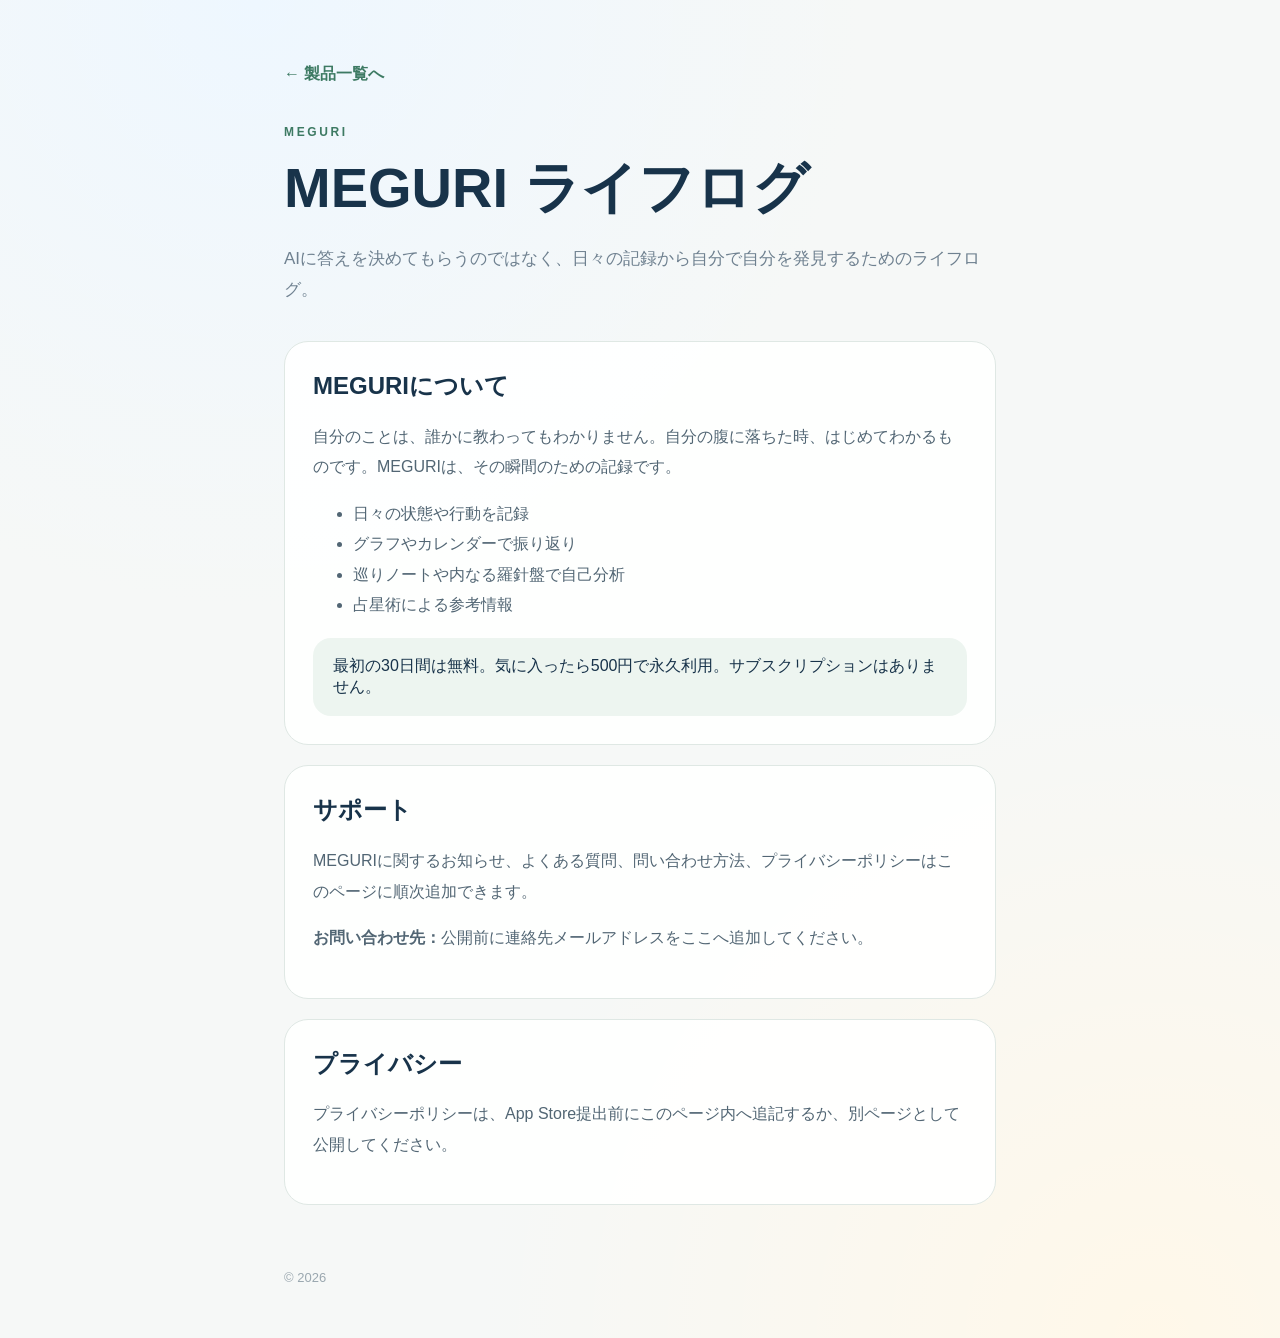
==== products/meguri/index.html @ a8ddd391 "Add files via upload" ====
<!doctype html>
<html lang="ja">
<head>
  <meta charset="utf-8">
  <meta name="viewport" content="width=device-width, initial-scale=1">
  <title>MEGURI ライフログ</title>
  <meta name="description" content="MEGURI ライフログの製品情報ページです。">
  <link rel="stylesheet" href="../../styles.css">
  <style>
    .product-page{max-width:760px}
    .back{display:inline-block;margin-bottom:28px;color:#3d7a63;text-decoration:none;font-weight:700}
    .panel{background:rgba(255,255,255,.94);border:1px solid #dfe8e4;border-radius:24px;padding:28px;margin-top:20px}
    .panel h2{margin-top:0}
    .panel p,.panel li{line-height:1.9;color:#526674}
    .notice{background:#edf5f0;border-radius:18px;padding:18px 20px;margin-top:18px}
  </style>
</head>
<body>
  <main class="wrap product-page">
    <a class="back" href="../../">← 製品一覧へ</a>

    <header class="hero">
      <p class="eyebrow">MEGURI</p>
      <h1>MEGURI ライフログ</h1>
      <p class="lead">AIに答えを決めてもらうのではなく、日々の記録から自分で自分を発見するためのライフログ。</p>
    </header>

    <section class="panel">
      <h2>MEGURIについて</h2>
      <p>自分のことは、誰かに教わってもわかりません。自分の腹に落ちた時、はじめてわかるものです。MEGURIは、その瞬間のための記録です。</p>
      <ul>
        <li>日々の状態や行動を記録</li>
        <li>グラフやカレンダーで振り返り</li>
        <li>巡りノートや内なる羅針盤で自己分析</li>
        <li>占星術による参考情報</li>
      </ul>
      <div class="notice">
        最初の30日間は無料。気に入ったら500円で永久利用。サブスクリプションはありません。
      </div>
    </section>

    <section class="panel">
      <h2>サポート</h2>
      <p>MEGURIに関するお知らせ、よくある質問、問い合わせ方法、プライバシーポリシーはこのページに順次追加できます。</p>
      <p><strong>お問い合わせ先：</strong>公開前に連絡先メールアドレスをここへ追加してください。</p>
    </section>

    <section class="panel">
      <h2>プライバシー</h2>
      <p>プライバシーポリシーは、App Store提出前にこのページ内へ追記するか、別ページとして公開してください。</p>
    </section>

    <footer>
      <p>© 2026</p>
    </footer>
  </main>
</body>
</html>
---- styles.css ----
:root{
  --bg:#f6f8f7;
  --card:#ffffff;
  --text:#18334a;
  --muted:#6f8190;
  --line:#dfe8e4;
  --accent:#3d7a63;
  --soft:#edf5f0;
}
*{box-sizing:border-box}
body{
  margin:0;
  font-family:-apple-system,BlinkMacSystemFont,"Hiragino Sans","Yu Gothic",sans-serif;
  background:
    radial-gradient(circle at 20% 0%, #eef7ff 0, transparent 36%),
    radial-gradient(circle at 90% 100%, #fff8e9 0, transparent 38%),
    var(--bg);
  color:var(--text);
}
.wrap{max-width:980px;margin:0 auto;padding:64px 24px 40px}
.hero{margin-bottom:36px}
.eyebrow{letter-spacing:.22em;font-size:12px;color:var(--accent);font-weight:700}
h1{font-size:clamp(34px,6vw,56px);margin:6px 0 10px}
.lead{color:var(--muted);font-size:17px;line-height:1.8}
.grid{display:grid;grid-template-columns:repeat(auto-fit,minmax(280px,1fr));gap:20px}
.card{
  display:block;
  position:relative;
  text-decoration:none;
  color:inherit;
  background:rgba(255,255,255,.92);
  border:1px solid var(--line);
  border-radius:24px;
  padding:28px;
  min-height:280px;
  box-shadow:0 14px 40px rgba(30,60,70,.07);
  transition:.2s ease;
}
.card:hover{transform:translateY(-3px);box-shadow:0 18px 48px rgba(30,60,70,.11)}
.badge{
  display:inline-block;
  font-size:12px;
  background:var(--soft);
  color:var(--accent);
  border-radius:999px;
  padding:6px 10px;
  margin-bottom:28px;
}
.product-mark{letter-spacing:.25em;font-family:Georgia,serif;font-size:32px;margin-bottom:14px}
.card h2{font-size:22px;margin:0 0 14px}
.card p{color:var(--muted);line-height:1.8;margin:0 0 26px}
.link{font-weight:700;color:var(--accent)}
footer{padding-top:52px;color:#9aa7af;font-size:13px}
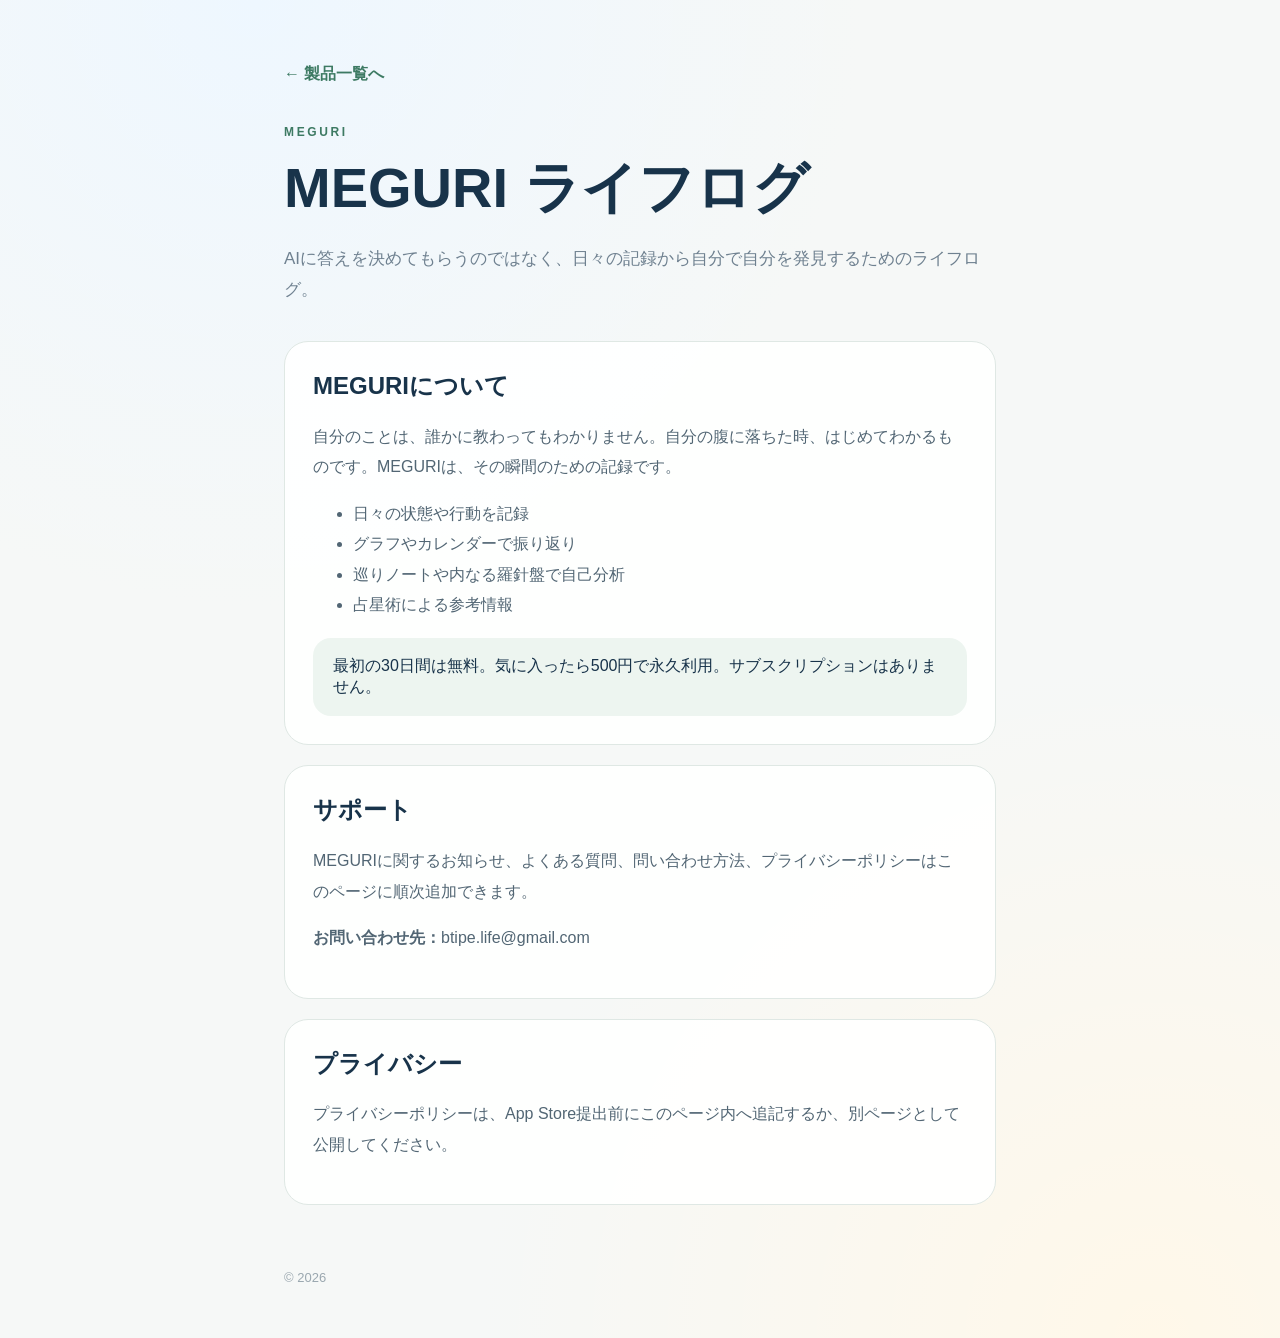
==== commit dfd85050: "Update index.html" ====
--- a/products/meguri/index.html
+++ b/products/meguri/index.html
@@ -42,7 +42,7 @@
     <section class="panel">
       <h2>サポート</h2>
       <p>MEGURIに関するお知らせ、よくある質問、問い合わせ方法、プライバシーポリシーはこのページに順次追加できます。</p>
-      <p><strong>お問い合わせ先：</strong>公開前に連絡先メールアドレスをここへ追加してください。</p>
+      <p><strong>お問い合わせ先：</strong>btipe.life@gmail.com</p>
     </section>
 
     <section class="panel">
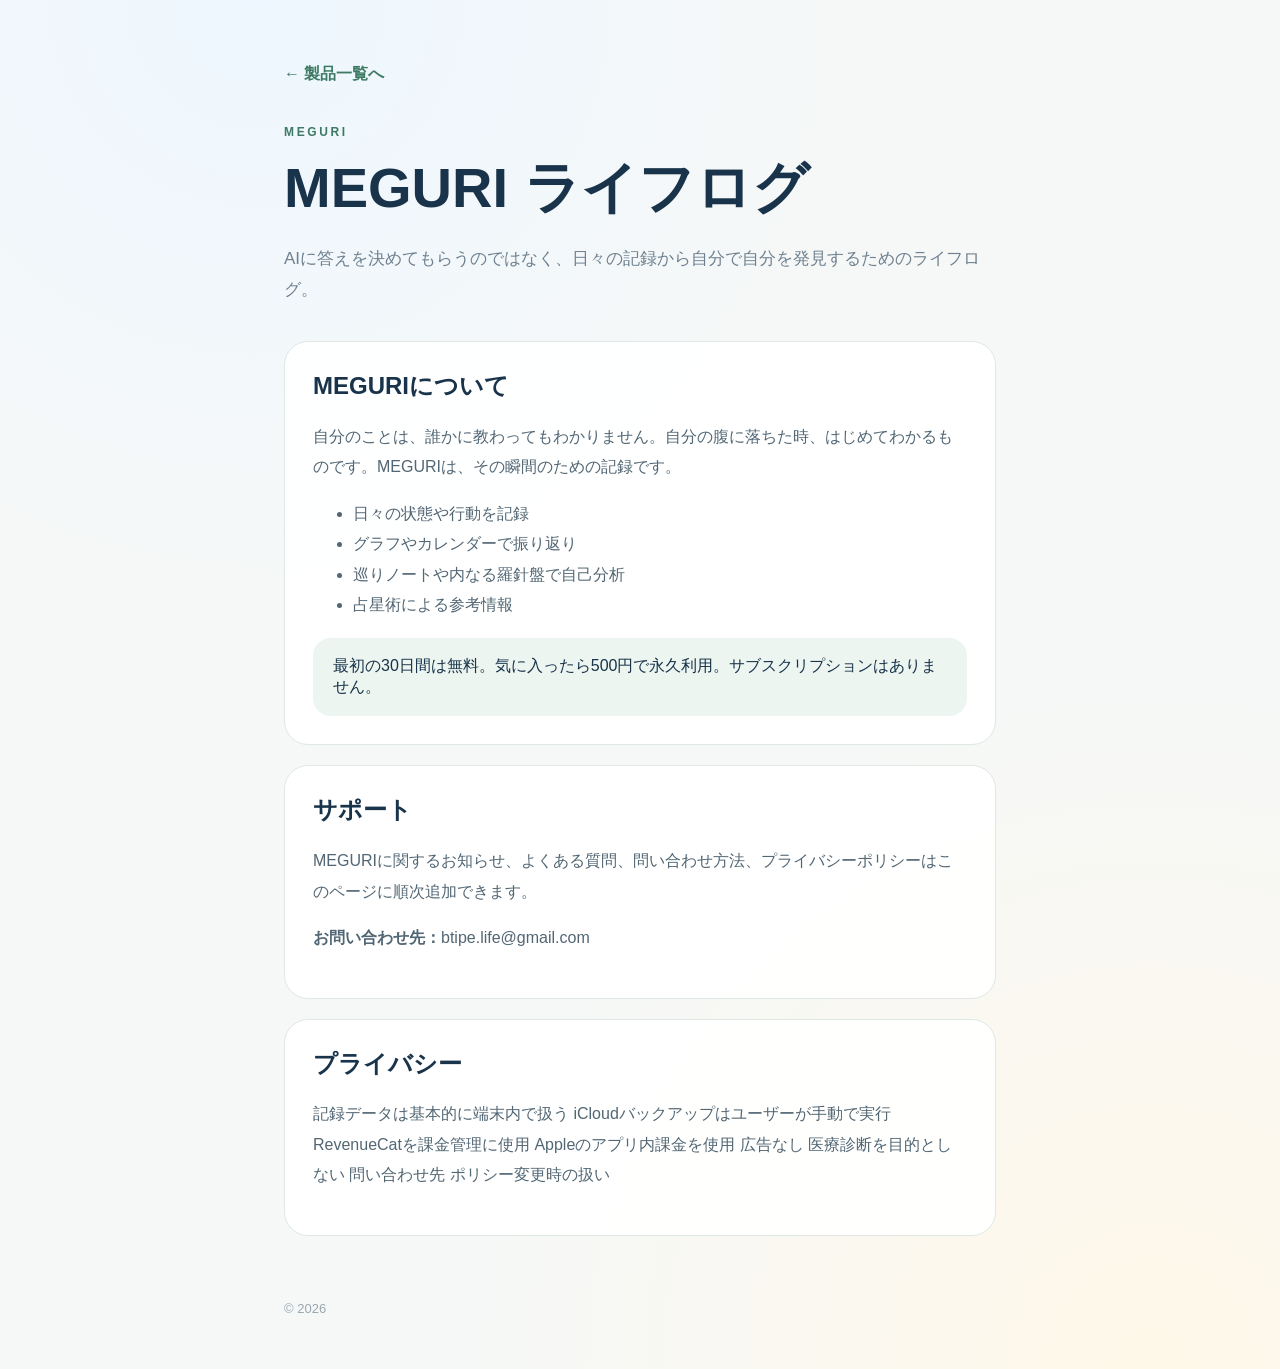
==== commit 2b61b40e: "Update index.html" ====
--- a/products/meguri/index.html
+++ b/products/meguri/index.html
@@ -47,7 +47,14 @@
 
     <section class="panel">
       <h2>プライバシー</h2>
-      <p>プライバシーポリシーは、App Store提出前にこのページ内へ追記するか、別ページとして公開してください。</p>
+      <p>記録データは基本的に端末内で扱う
+iCloudバックアップはユーザーが手動で実行
+RevenueCatを課金管理に使用
+Appleのアプリ内課金を使用
+広告なし
+医療診断を目的としない
+問い合わせ先
+ポリシー変更時の扱い</p>
     </section>
 
     <footer>
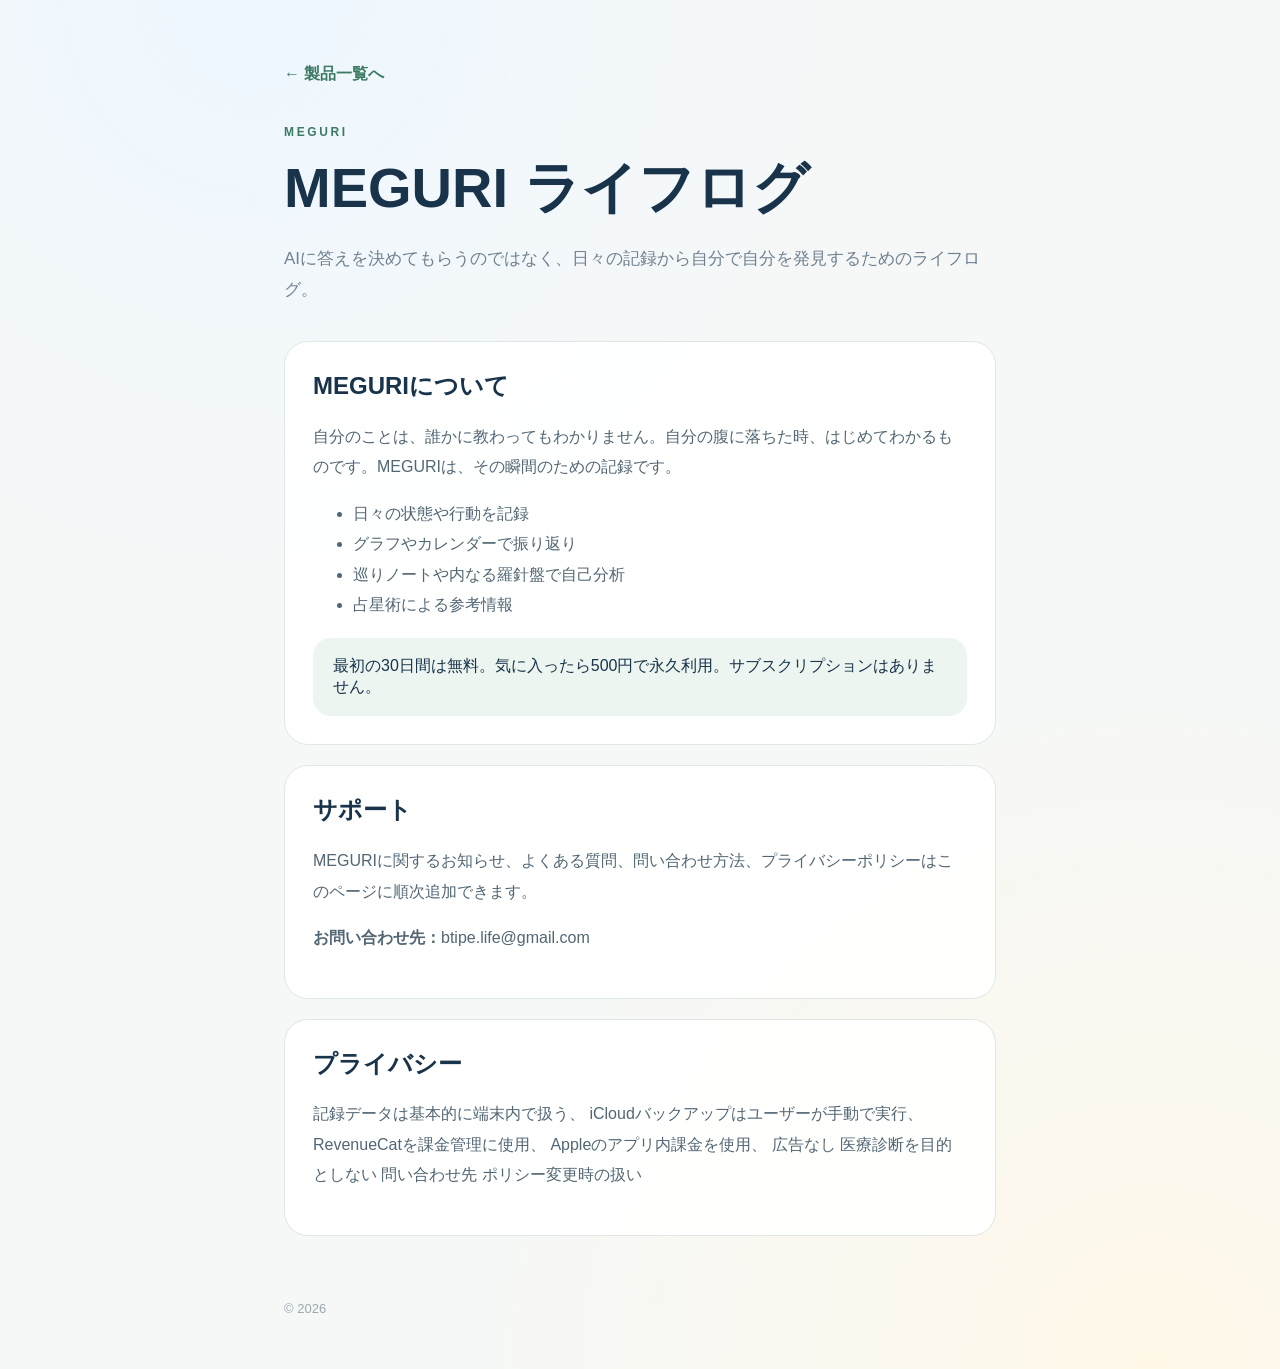
==== commit 241f33f6: "Update index.html" ====
--- a/products/meguri/index.html
+++ b/products/meguri/index.html
@@ -47,10 +47,10 @@
 
     <section class="panel">
       <h2>プライバシー</h2>
-      <p>記録データは基本的に端末内で扱う
-iCloudバックアップはユーザーが手動で実行
-RevenueCatを課金管理に使用
-Appleのアプリ内課金を使用
+      <p>記録データは基本的に端末内で扱う、
+iCloudバックアップはユーザーが手動で実行、
+RevenueCatを課金管理に使用、
+Appleのアプリ内課金を使用、
 広告なし
 医療診断を目的としない
 問い合わせ先
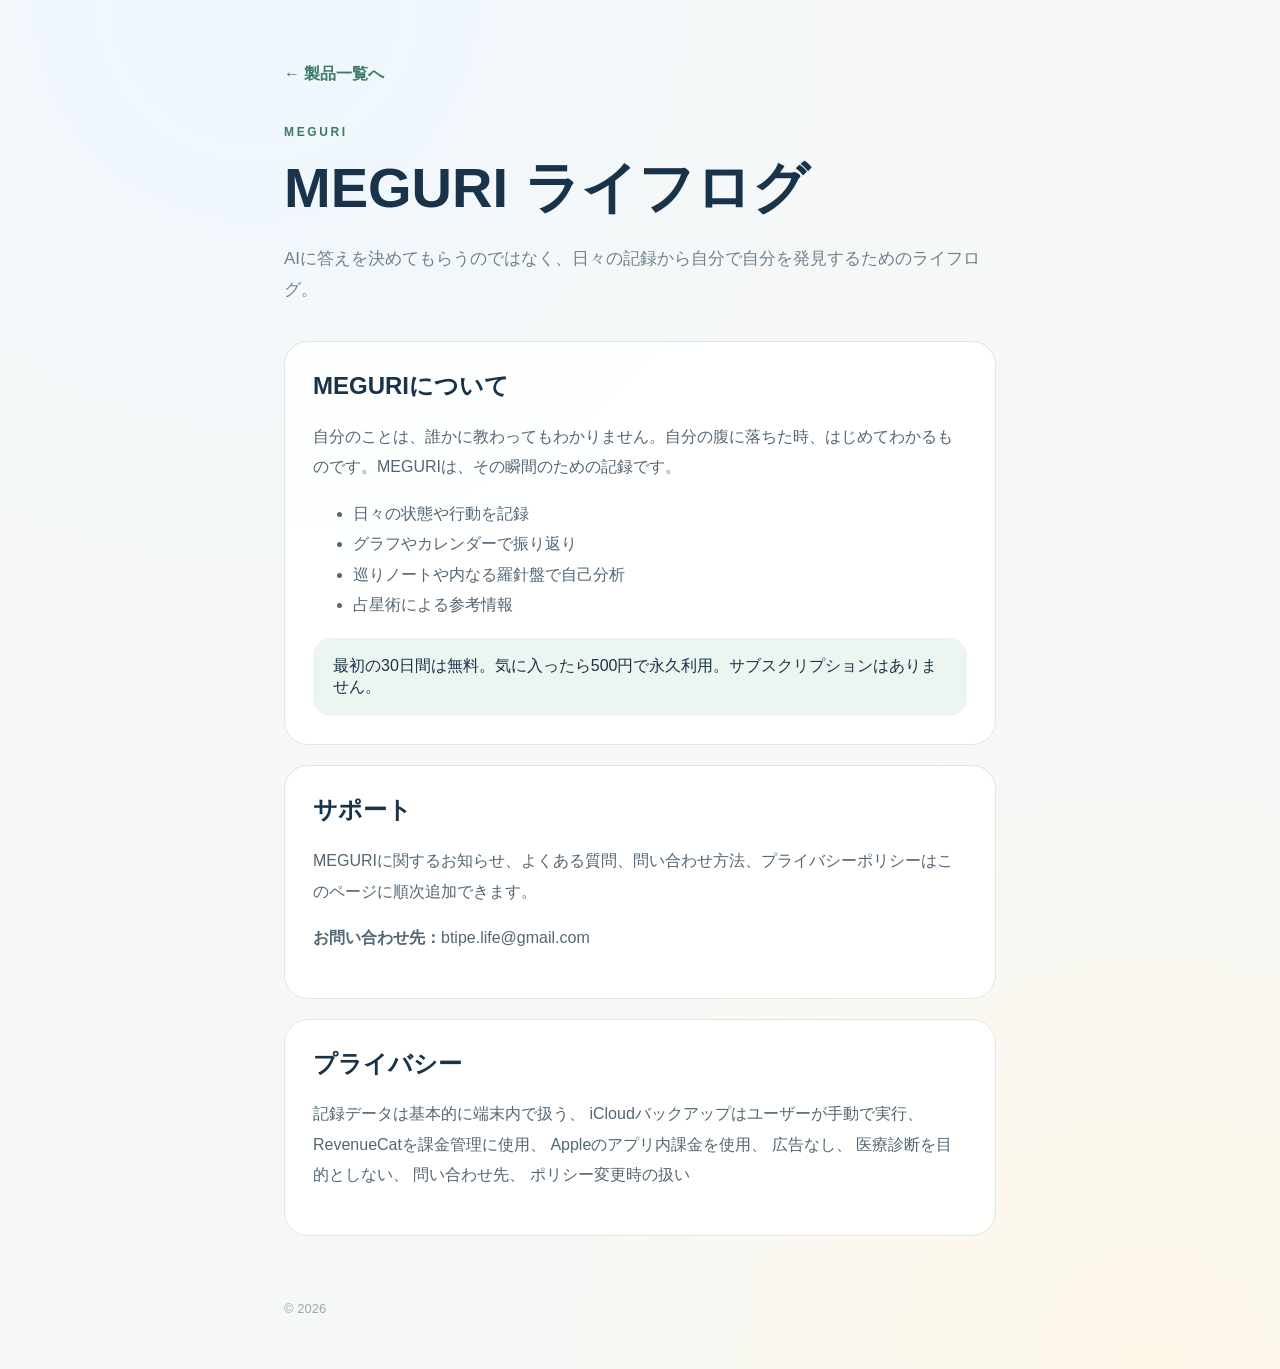
==== commit f833889d: "Update index.html" ====
--- a/products/meguri/index.html
+++ b/products/meguri/index.html
@@ -51,9 +51,9 @@
 iCloudバックアップはユーザーが手動で実行、
 RevenueCatを課金管理に使用、
 Appleのアプリ内課金を使用、
-広告なし
-医療診断を目的としない
-問い合わせ先
+広告なし、
+医療診断を目的としない、
+問い合わせ先、
 ポリシー変更時の扱い</p>
     </section>
 
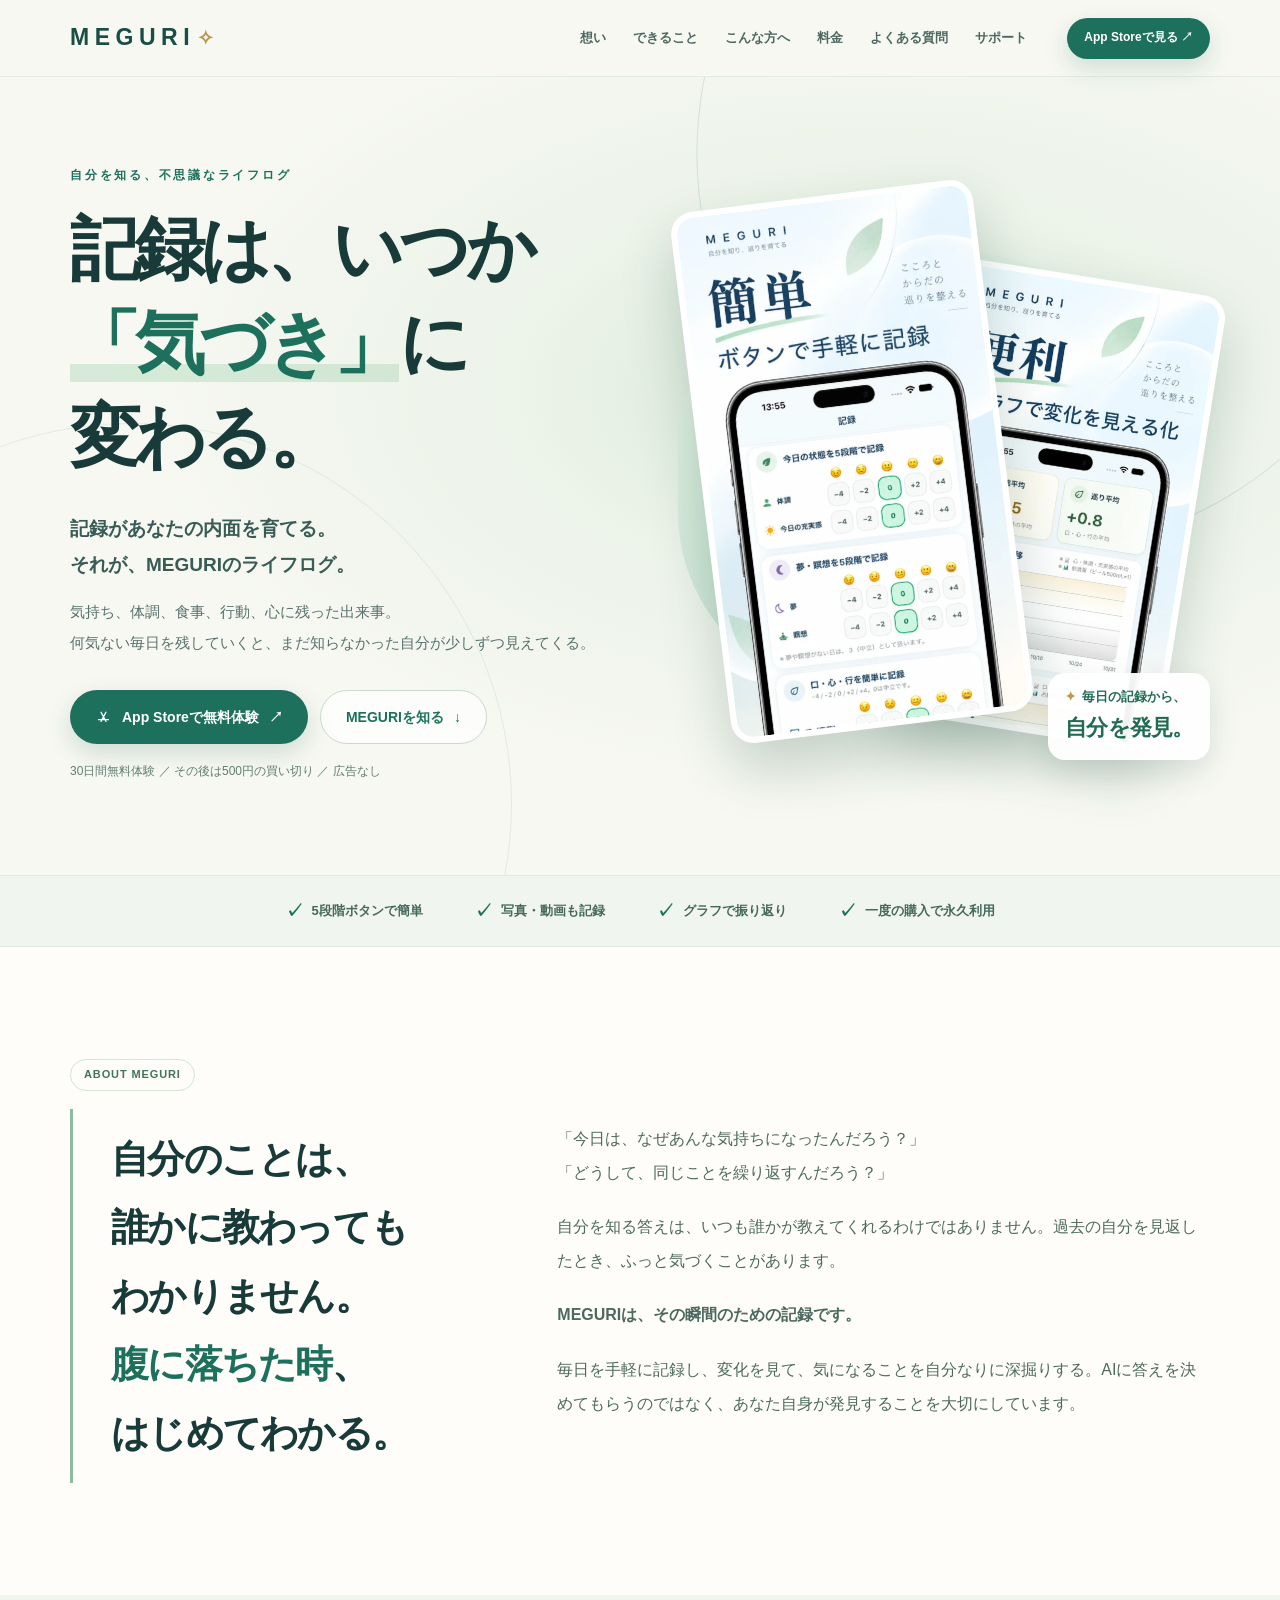
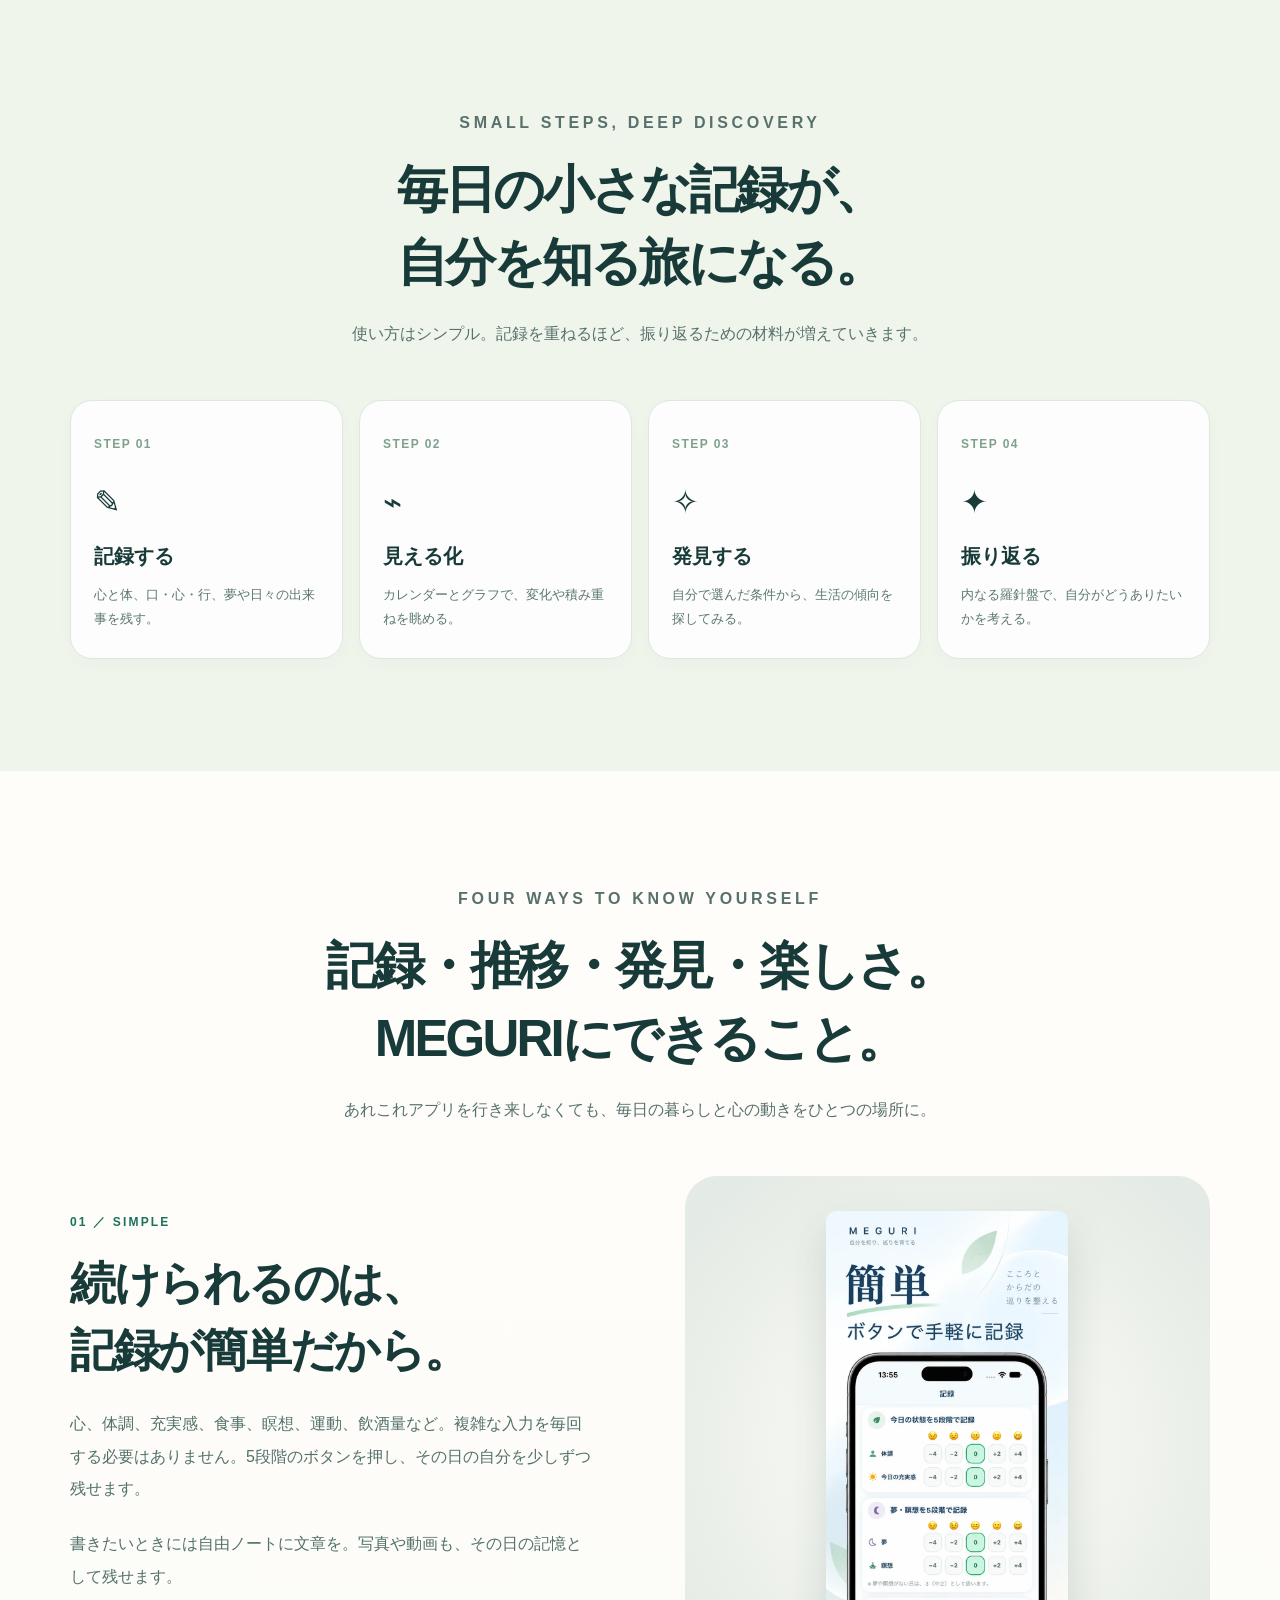
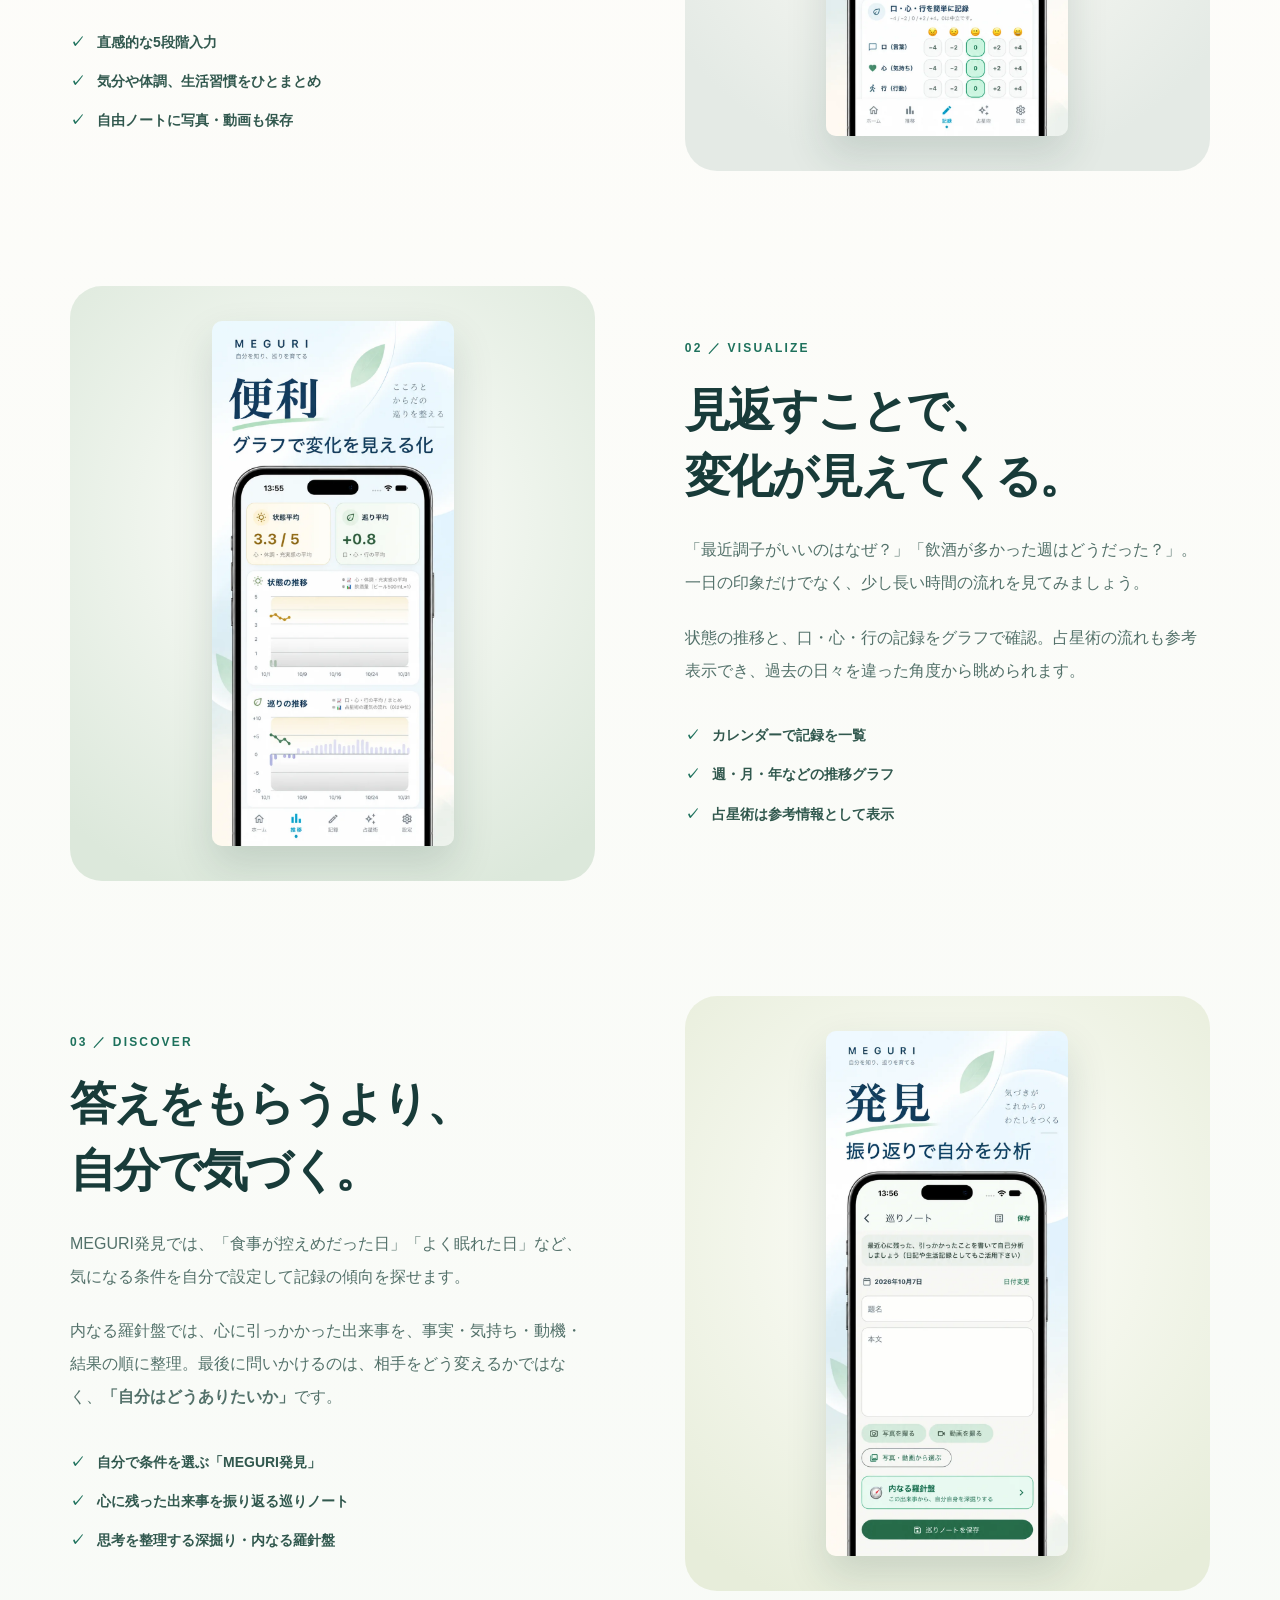
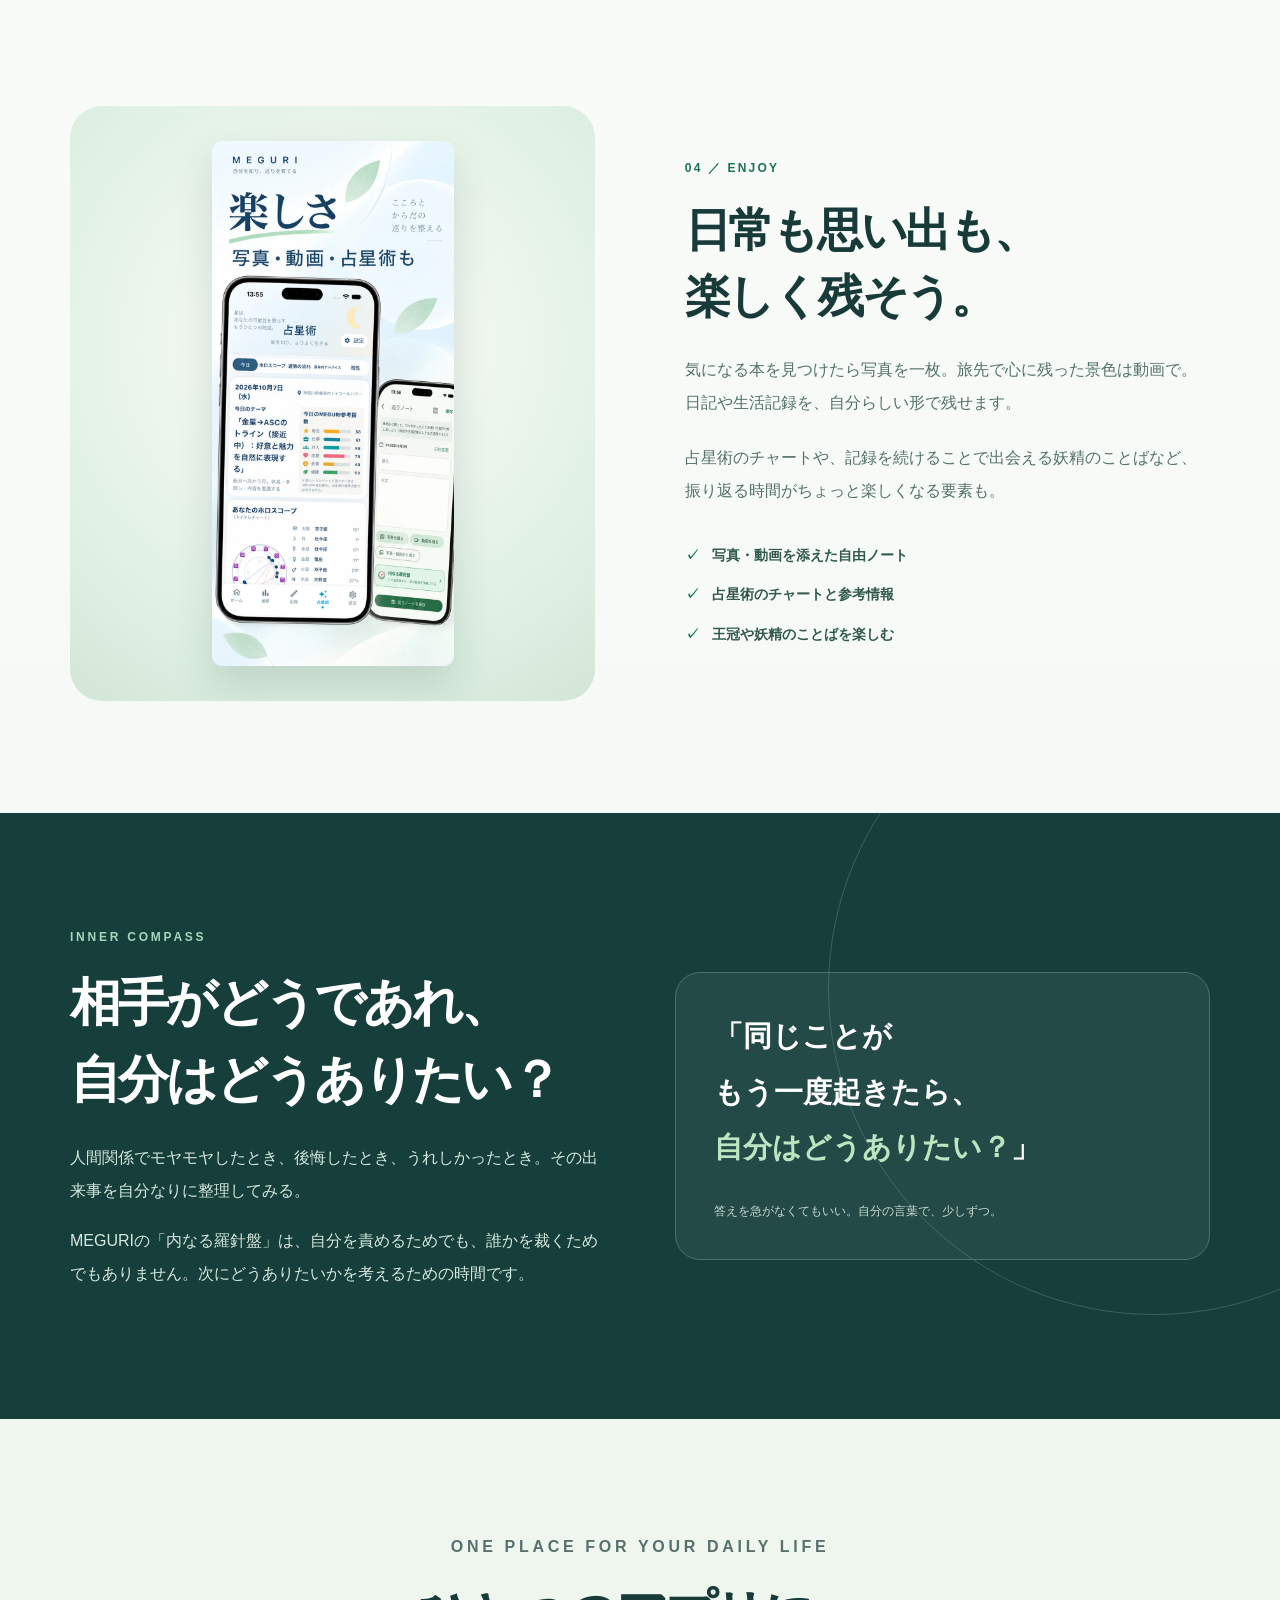
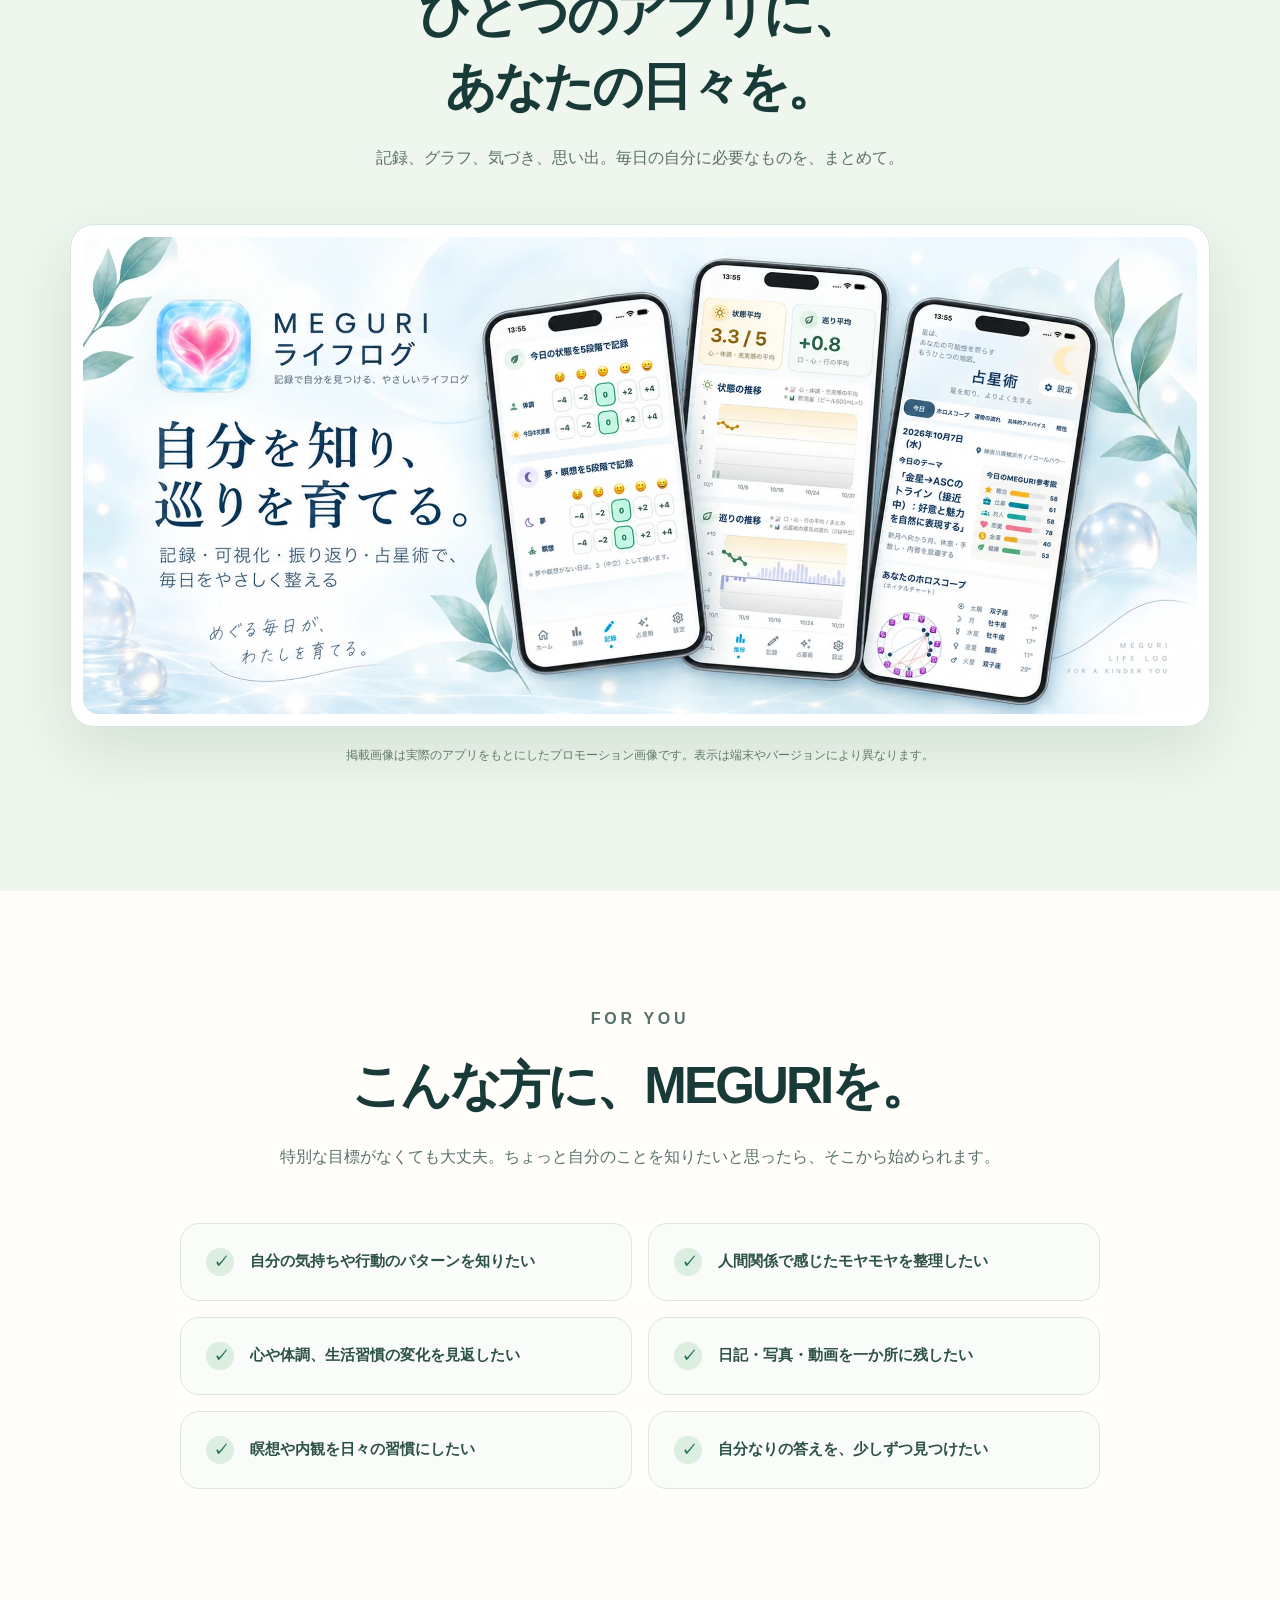
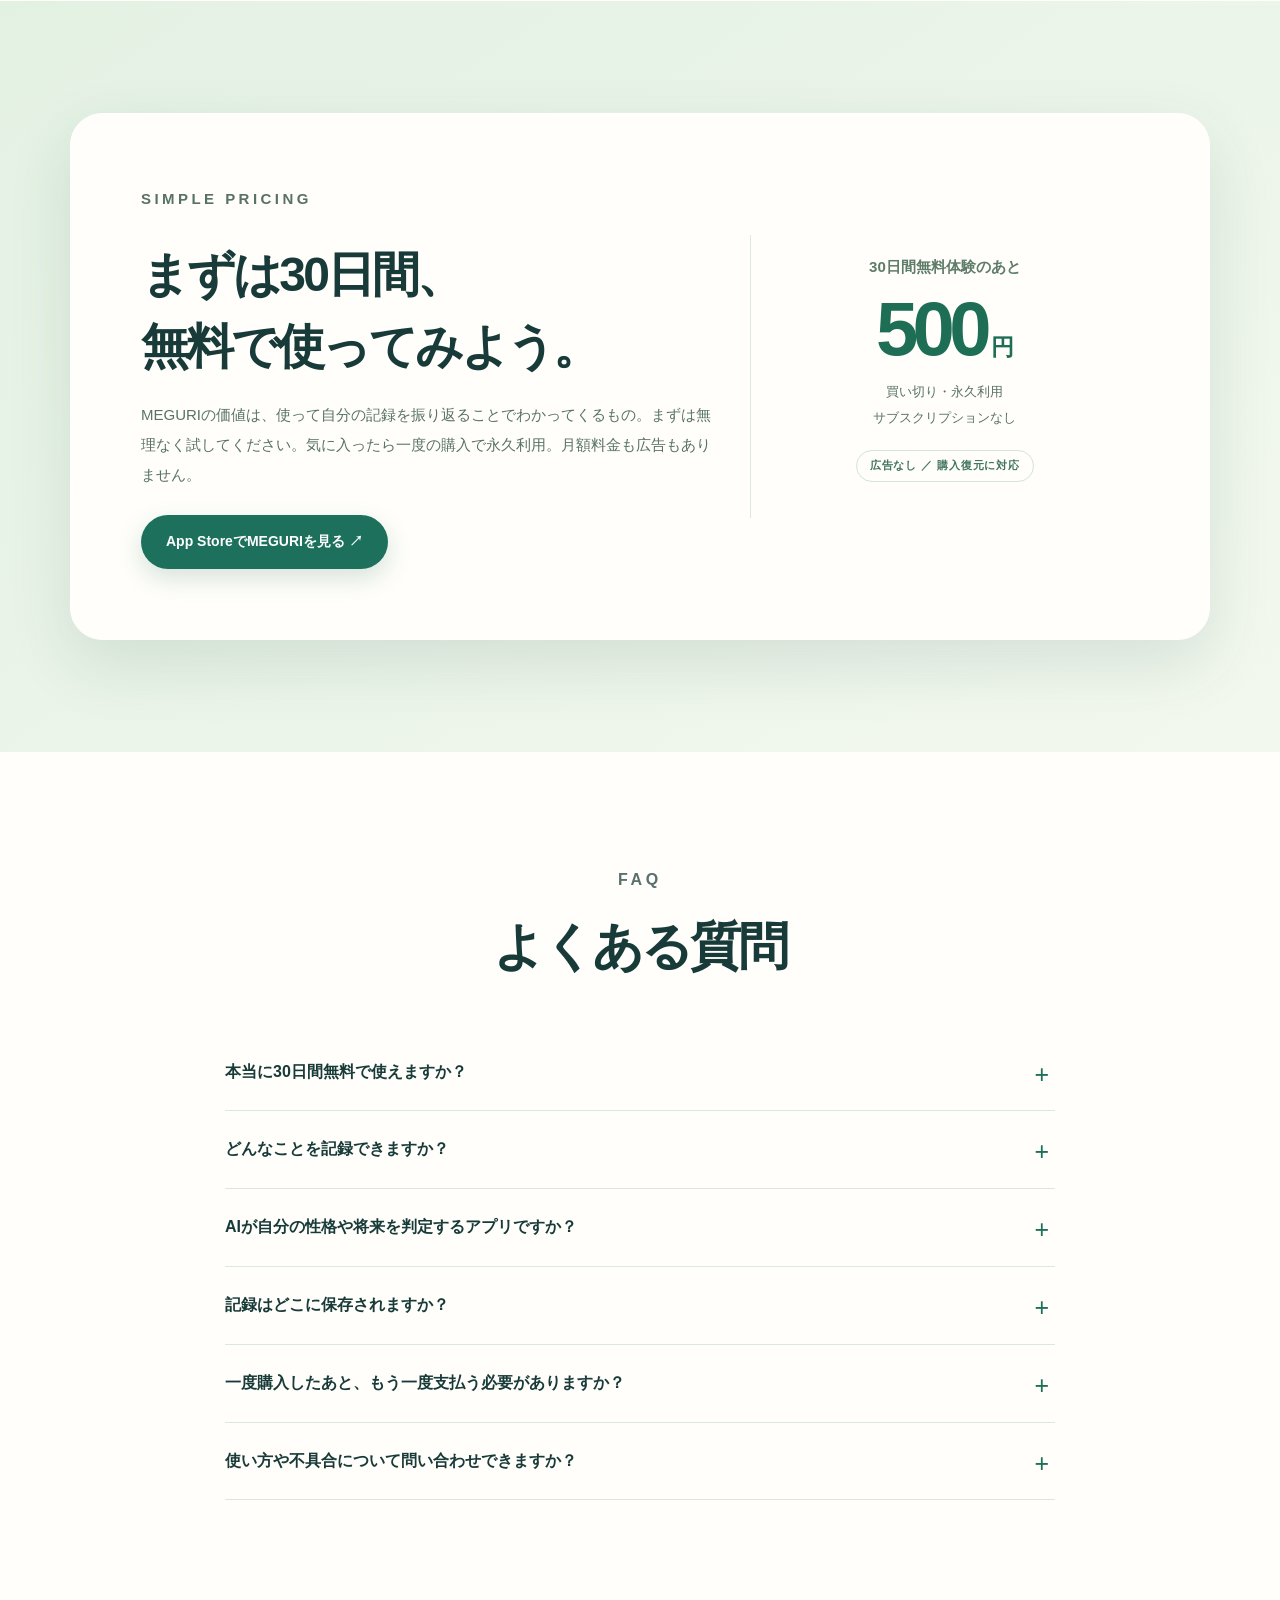
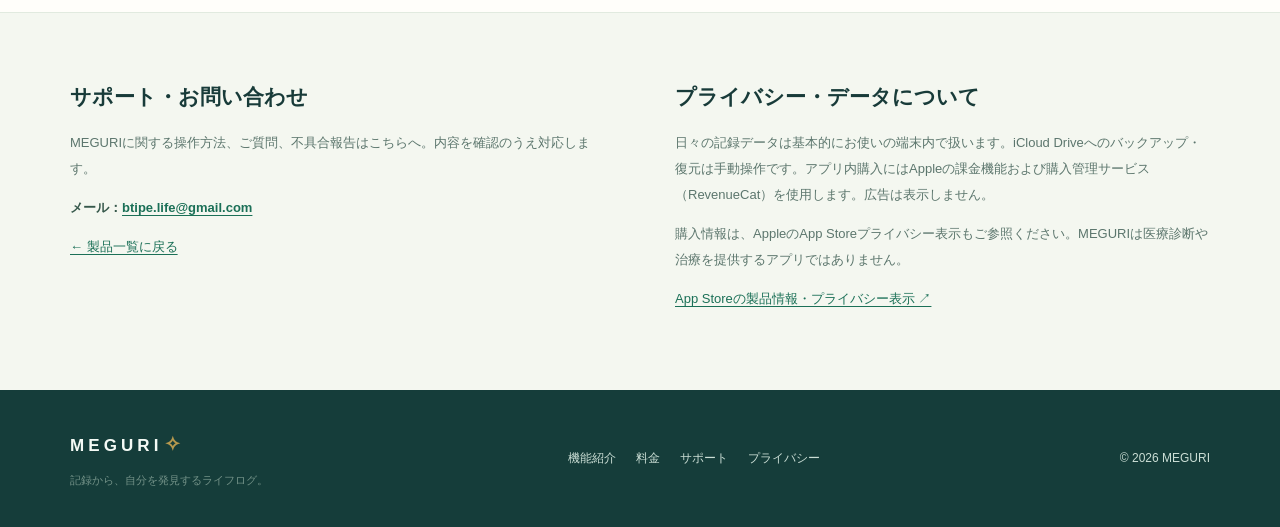
==== commit bb323ed8: "Refresh MEGURI product page with full landing page and screenshots" ====
--- a/products/meguri/index.html
+++ b/products/meguri/index.html
@@ -1,65 +1,132 @@
 <!doctype html>
 <html lang="ja">
 <head>
-  <meta charset="utf-8">
-  <meta name="viewport" content="width=device-width, initial-scale=1">
-  <title>MEGURI ライフログ</title>
-  <meta name="description" content="MEGURI ライフログの製品情報ページです。">
-  <link rel="stylesheet" href="../../styles.css">
-  <style>
-    .product-page{max-width:760px}
-    .back{display:inline-block;margin-bottom:28px;color:#3d7a63;text-decoration:none;font-weight:700}
-    .panel{background:rgba(255,255,255,.94);border:1px solid #dfe8e4;border-radius:24px;padding:28px;margin-top:20px}
-    .panel h2{margin-top:0}
-    .panel p,.panel li{line-height:1.9;color:#526674}
-    .notice{background:#edf5f0;border-radius:18px;padding:18px 20px;margin-top:18px}
-  </style>
+<meta charset="utf-8">
+<meta name="viewport" content="width=device-width, initial-scale=1, viewport-fit=cover">
+<meta name="theme-color" content="#f7f8f2">
+<meta name="description" content="MEGURIは記録があなたの内面を育てる、不思議なライフログ。心と体の状態、食事や運動、日々の出来事を記録し、グラフ・発見・振り返りを通して自分を知る。30日間無料、500円買い切り。">
+<meta property="og:type" content="website">
+<meta property="og:locale" content="ja_JP">
+<meta property="og:title" content="MEGURI — 記録から、自分を発見するライフログ">
+<meta property="og:description" content="記録する。見える。気づく。自分なりの答えを見つける。30日間無料、500円買い切り。">
+<meta property="og:url" content="https://btipelife-tech.github.io/products/products/meguri/">
+<meta property="og:image" content="https://btipelife-tech.github.io/products/products/meguri/assets/og-meguri.jpg">
+<meta name="twitter:card" content="summary_large_image">
+<link rel="canonical" href="https://btipelife-tech.github.io/products/products/meguri/">
+<link rel="preload" as="image" href="assets/capture-record.webp" type="image/webp">
+<title>MEGURI ライフログ — 記録から、自分を発見する。</title>
+<style>
+:root{--paper:#f7f8f2;--cream:#fffdf7;--ink:#183b39;--muted:#58716d;--soft:#e9f4eb;--green:#1d715c;--teal:#164e48;--mint:#b7dbc8;--line:#dce8df;--gold:#b6994e;--white:#fff;--radius:24px;--shadow:0 24px 65px rgba(24,72,58,.12)}
+*{box-sizing:border-box}html{scroll-behavior:smooth;scroll-padding-top:95px}body{margin:0;background:var(--paper);color:var(--ink);font-family:-apple-system,BlinkMacSystemFont,"Hiragino Kaku Gothic ProN","Hiragino Sans","Yu Gothic",Meiryo,sans-serif;line-height:1.8;overflow-x:hidden}a{color:inherit}a:focus-visible,button:focus-visible,summary:focus-visible{outline:3px solid #459a78;outline-offset:4px}img{display:block;max-width:100%;height:auto}.container{width:min(1140px,calc(100% - 64px));margin-inline:auto}.eyebrow{font-size:12px;letter-spacing:.23em;font-weight:750;color:var(--green);margin:0 0 15px}.serif{font-family:"Hiragino Mincho ProN","Yu Mincho",YuMincho,serif}.muted{color:var(--muted)}.section{padding:112px 0}.section-heading{max-width:765px;margin:0 auto 50px;text-align:center}.section-heading h2,.wide-heading{font-size:clamp(30px,4vw,51px);letter-spacing:-.055em;line-height:1.43;margin:0 0 18px;font-weight:750}.section-heading p{font-size:16px;color:var(--muted);line-height:2}.button{display:inline-flex;align-items:center;justify-content:center;gap:10px;white-space:nowrap;text-decoration:none;min-height:54px;padding:0 25px;border-radius:99px;font-size:14px;font-weight:800;transition:transform .2s ease,background-color .2s ease,box-shadow .2s ease}.button:hover{transform:translateY(-2px)}.button-primary{color:white;background:var(--green);box-shadow:0 9px 24px rgba(26,100,76,.18)}.button-primary:hover{background:#165d4d}.button-outline{border:1px solid #c8dbcd;color:var(--green);background:rgba(255,255,255,.74)}.button-outline:hover{background:white}.button svg{width:17px;height:17px;flex:none}.site-header{position:sticky;z-index:30;top:0;background:rgba(247,248,242,.92);border-bottom:1px solid rgba(34,90,67,.08);backdrop-filter:blur(14px);-webkit-backdrop-filter:blur(14px)}.header-inner{height:76px;display:flex;align-items:center;gap:28px}.wordmark{font-size:23px;letter-spacing:.24em;font-weight:900;text-decoration:none;white-space:nowrap;color:#194e45}.wordmark-mark{font-size:20px;color:var(--gold);letter-spacing:0;margin-left:2px}.nav{display:flex;align-items:center;gap:27px;margin-left:auto}.nav a{font-size:13px;color:#4d6860;text-decoration:none;font-weight:700;white-space:nowrap}.nav a:hover{color:var(--green)}.header-cta{min-height:41px;padding:0 17px;font-size:12px;margin-left:12px}.hero{position:relative;isolation:isolate;padding:88px 0 80px;overflow:hidden;background:radial-gradient(ellipse at 68% 39%,#d6e9d7 0%,#ecf3e9 28%,#f7f8f2 62%)}.hero::before{content:"";position:absolute;right:-140px;top:-290px;width:720px;height:750px;border:1px solid rgba(39,115,87,.14);border-radius:52% 48% 55% 45%;transform:rotate(-25deg);z-index:-1}.hero::after{content:"";position:absolute;left:-250px;bottom:-310px;width:760px;height:760px;border:1px solid rgba(39,115,87,.10);border-radius:50%;z-index:-1}.hero-grid{display:grid;grid-template-columns:1.01fr .99fr;align-items:center;gap:45px;min-height:585px}.hero h1{font-size:clamp(43px,5.5vw,74px);line-height:1.34;letter-spacing:-.072em;font-weight:820;margin:0 0 26px}.hero h1 em{font-style:normal;color:var(--green);background:linear-gradient(transparent 77%,rgba(120,193,142,.26) 77%)}.hero-lead{font-size:19px;color:#385b55;font-weight:700;line-height:1.9;margin:0 0 14px}.hero-text{font-size:15px;color:var(--muted);line-height:2.05;max-width:540px;margin:0}.hero-cta-row{display:flex;align-items:center;flex-wrap:wrap;gap:12px;margin-top:32px}.hero-note{margin-top:17px;font-size:12px;color:#617e72}.hero-visual{position:relative;height:590px;max-width:560px;width:100%;margin-left:auto}.hero-halo{position:absolute;inset:65px 15px 65px 10px;background:linear-gradient(155deg,#ecf8e8,#a7cfbb);border-radius:47% 53% 54% 46%;box-shadow:inset 0 0 60px rgba(255,255,255,.3)}.hero-screen{position:absolute;border-radius:23px;overflow:hidden;background:white;border:6px solid white;box-shadow:0 26px 55px rgba(25,71,54,.22)}.hero-screen img{width:100%;height:100%;object-fit:cover;object-position:top}.hero-screen.main{width:56%;height:535px;left:6%;top:9px;transform:rotate(-7deg);z-index:2}.hero-screen.side{width:50%;height:460px;right:3%;top:90px;transform:rotate(9deg);z-index:1}.hero-pill{position:absolute;z-index:5;right:0;bottom:15px;background:rgba(255,255,255,.95);border-radius:17px;padding:12px 17px;box-shadow:0 12px 30px rgba(17,63,51,.12);font-weight:800;font-size:13px;color:#216b55}.hero-pill b{font-size:22px;letter-spacing:-.04em}.tiny-stars{color:#be9950;margin-right:6px}.trust-bar{border-block:1px solid #dfebe0;background:#f0f6ef}.trust-inner{display:flex;align-items:center;justify-content:center;gap:clamp(22px,4vw,65px);padding:19px 10px;flex-wrap:wrap}.trust-inner span{font-size:13px;font-weight:780;color:#45695d;display:inline-flex;align-items:center;gap:9px}.trust-inner i{font-style:normal;color:var(--green);font-size:18px}.idea{background:#fffdf9}.idea-grid{display:grid;grid-template-columns:.78fr 1.22fr;align-items:center;gap:70px}.idea-quote{position:relative;border-left:3px solid #8cbba2;padding:16px 0 16px 38px}.idea-quote p{font-size:clamp(26px,3vw,38px);line-height:1.8;font-weight:650;letter-spacing:-.045em;margin:0}.idea-quote strong{color:var(--green)}.idea-desc p{font-size:16px;line-height:2.1;color:#4d6960;margin:0 0 21px}.idea-desc p:last-child{margin:0}.pill-label{display:inline-block;border:1px solid #d3e5d7;color:#40745d;padding:5px 13px;border-radius:50px;letter-spacing:.08em;font-size:11px;font-weight:800;margin-bottom:18px}.journey{padding:112px 0;background:#eff5eb}.journey-grid{display:grid;grid-template-columns:repeat(4,1fr);gap:16px}.journey-card{background:rgba(255,255,255,.85);padding:28px 23px 28px;border:1px solid #dce8df;border-radius:22px;position:relative;min-height:220px;box-shadow:0 6px 18px rgba(22,75,50,.025)}.journey-card .num{font-size:12px;color:#7fa18c;font-weight:850;letter-spacing:.12em}.journey-card .symbol{font-size:32px;margin:16px 0 7px;display:block}.journey-card h3{font-size:20px;margin:0 0 9px}.journey-card p{color:#5c786c;font-size:13px;line-height:1.8;margin:0}.features{background:linear-gradient(#fffdfa,#f6faf6)}.feature-row{display:grid;grid-template-columns:minmax(0,1fr) minmax(0,1fr);gap:clamp(35px,7vw,110px);align-items:center;margin:0 0 115px}.feature-row:last-child{margin-bottom:0}.feature-row:nth-child(even) .feature-media{order:2}.feature-media{display:flex;justify-content:center;align-items:center;min-height:590px;border-radius:32px;padding:35px;background:radial-gradient(circle at 50% 40%,#fffefa,#dcefe2 77%,#d2e5d6 100%);overflow:hidden;position:relative}.feature-row:nth-child(2) .feature-media{background:radial-gradient(circle at 50% 45%,#fffef9,#e4eae5 80%)}.feature-row:nth-child(3) .feature-media{background:radial-gradient(circle at 50% 40%,#fffffc,#dce8db 90%)}.feature-row:nth-child(4) .feature-media{background:radial-gradient(circle at 50% 40%,#fffffc,#e7edda 90%)}.feature-media img{height:525px;width:auto;max-width:100%;object-fit:contain;box-shadow:0 19px 40px rgba(24,65,47,.16);border-radius:10px;transition:transform .3s ease}.feature-media:hover img{transform:translateY(-6px)}.feature-copy .count{color:var(--green);font-weight:900;letter-spacing:.18em;font-size:12px}.feature-copy h3{font-size:clamp(28px,3.8vw,46px);line-height:1.45;letter-spacing:-.05em;margin:15px 0 24px}.feature-copy>p{font-size:16px;line-height:2.05;color:#53716a;margin:0 0 22px}.feature-bullets{list-style:none;padding:0;margin:29px 0 0}.feature-bullets li{position:relative;padding:7px 0 7px 27px;color:#31584e;font-size:14px;font-weight:680}.feature-bullets li::before{content:"✓";position:absolute;left:0;color:var(--green);font-weight:900}.story{background:#163f3c;color:#fff;position:relative;overflow:hidden}.story::after{content:"";position:absolute;right:-200px;top:-150px;border:1px solid rgba(222,248,225,.18);width:650px;height:650px;border-radius:50%;pointer-events:none}.story-grid{display:grid;grid-template-columns:1fr 1fr;gap:70px;align-items:center;position:relative;z-index:1}.story .eyebrow{color:#a4d6bc}.story h2{font-size:clamp(31px,4vw,53px);line-height:1.5;letter-spacing:-.055em;margin:0 0 22px}.story p{line-height:2.1;color:#d5e8dc}.story .quote-panel{padding:36px 38px;border:1px solid #4d7165;border-radius:25px;background:rgba(255,255,255,.055);font-size:clamp(20px,2.6vw,29px);line-height:1.9;font-weight:700}.story .quote-panel strong{color:#bce6c2}.story .quote-foot{font-size:12px;font-weight:400;color:#c7d9d0;margin-top:25px}.overview{background:#eef6ed}.overview-figure{border:1px solid #d6e8db;border-radius:24px;background:white;box-shadow:var(--shadow);padding:12px;overflow:hidden}.overview-figure img{border-radius:15px;width:100%}.overview .caption{text-align:center;color:#607969;font-size:12px;margin-top:18px}.audience{background:#fffefa}.audience-grid{display:grid;grid-template-columns:repeat(2,1fr);gap:16px;max-width:920px;margin:0 auto}.audience-card{border:1px solid #dce8dd;border-radius:19px;background:#f9fcf8;padding:24px 25px;display:flex;align-items:start;gap:16px;color:#2c5145;font-size:15px;font-weight:680;line-height:1.7}.audience-card .check{display:flex;flex:none;align-items:center;justify-content:center;background:#dbeee0;color:var(--green);width:28px;height:28px;border-radius:50%;font-weight:900}.price{background:linear-gradient(145deg,#e3f1e3,#f3f8ef)}.price-card{display:grid;grid-template-columns:1.2fr .8fr;gap:25px;align-items:center;padding:clamp(32px,6vw,70px);background:#fffefa;border:1px solid white;border-radius:32px;box-shadow:var(--shadow)}.price-card h2{font-size:clamp(32px,4vw,48px);line-height:1.5;margin:0 0 17px;letter-spacing:-.06em}.price-card p{font-size:15px;line-height:2;color:#597267;margin:0 0 25px}.price-tag{text-align:center;border-left:1px solid #dce9db;padding:18px 10px}.price-tag small{display:block;color:#5e7c68;font-weight:700;font-size:15px}.price-tag strong{display:block;color:#1e6e56;font-size:76px;line-height:1.3;letter-spacing:-.075em;font-weight:900}.price-tag strong span{font-size:23px;letter-spacing:0;margin-left:5px}.price-tag p{font-size:13px;margin:0 0 19px}.faq{background:#fffefa}.faq-wrap{max-width:830px;margin:0 auto}.faq details{border-bottom:1px solid #dce8df;padding:0}.faq summary{list-style:none;cursor:pointer;padding:24px 38px 24px 0;font-size:16px;font-weight:780;position:relative}.faq summary::-webkit-details-marker{display:none}.faq summary::after{content:"+";position:absolute;right:6px;top:18px;font-size:25px;font-weight:400;color:var(--green)}.faq details[open] summary::after{content:"−"}.faq details p{margin:0;padding:0 35px 22px 0;font-size:14px;color:var(--muted);line-height:2}.support{background:#f4f7f0;padding:65px 0;border-top:1px solid #e1eadf}.support-grid{display:grid;grid-template-columns:1fr 1fr;gap:70px}.support h2{font-size:21px;margin:0 0 14px}.support p{font-size:13px;color:#5c766d;line-height:2}.support a:not(.button){color:#1b7057;text-underline-offset:3px}.support .label{font-weight:700;color:#36584b}.footer{background:#153d3a;color:#cbded5;padding:36px 0;font-size:12px}.footer-inner{display:flex;justify-content:space-between;align-items:center;gap:20px;flex-wrap:wrap}.footer .wordmark{color:#f4faf5;font-size:17px}.footer-links{display:flex;gap:20px}.footer-links a{text-decoration:none}.footer-links a:hover{text-decoration:underline}.footnote{font-size:11px;color:#729187;margin-top:9px}
+@media(max-width:980px){.nav{gap:15px}.hero-grid{grid-template-columns:1fr .95fr;gap:22px}.hero h1{font-size:clamp(38px,5vw,58px)}.hero-visual{height:500px}.hero-screen.main{height:440px}.hero-screen.side{height:375px}.feature-row{gap:35px}.feature-media{min-height:475px}.feature-media img{height:425px}.journey-grid{grid-template-columns:repeat(2,1fr)}.story-grid{gap:35px}.section{padding:85px 0}}
+@media(max-width:720px){html{scroll-padding-top:70px}.container{width:min(100% - 36px,590px)}.header-inner{height:68px}.wordmark{font-size:20px}.nav{display:none}.header-cta{margin-left:auto;min-height:37px;padding:0 14px}.hero{padding:52px 0 50px}.hero-grid{grid-template-columns:1fr;gap:23px}.hero h1{font-size:clamp(40px,10vw,62px)}.hero-lead{font-size:16px}.hero-text{font-size:14px}.hero-cta-row{margin-top:24px}.hero-visual{height:510px;max-width:495px;margin:0 auto}.hero-screen.main{left:12%;width:52%;height:458px}.hero-screen.side{right:11%;width:47%;height:395px;top:75px}.hero-pill{right:4%;bottom:10px}.trust-inner{justify-content:start;gap:12px 20px}.trust-inner span{font-size:12px}.idea-grid,.story-grid,.support-grid,.price-card{grid-template-columns:1fr;gap:27px}.idea-quote{padding-left:23px}.idea-quote p{font-size:27px}.journey-grid{grid-template-columns:repeat(2,minmax(0,1fr))}.journey-card{padding:19px 16px;min-height:210px}.journey-card h3{font-size:18px}.journey-card p{font-size:12px}.feature-row,.feature-row:nth-child(even){grid-template-columns:1fr;gap:23px;margin-bottom:75px}.feature-row:nth-child(even) .feature-media{order:0}.feature-copy{order:-1}.feature-row:nth-child(even) .feature-copy{order:-1}.feature-media{min-height:430px;padding:20px}.feature-media img{height:388px}.feature-copy h3{font-size:33px;margin:8px 0 15px}.feature-copy>p{font-size:14px}.story .quote-panel{padding:27px;font-size:22px}.audience-grid{grid-template-columns:1fr}.audience-card{padding:18px}.price-tag{border-left:0;border-top:1px solid #dce9db;padding-top:23px}.price-tag strong{font-size:68px}.section{padding:72px 0}.section-heading{margin-bottom:34px}.section-heading h2{font-size:32px}.section-heading p{font-size:14px}.overview-figure{padding:6px;border-radius:15px}.overview-figure img{border-radius:11px}.faq summary{font-size:14px}}
+@media(max-width:420px){.container{width:calc(100% - 30px)}.hero h1{font-size:39px}.hero-visual{height:420px}.hero-screen.main{height:370px;left:8%}.hero-screen.side{height:330px;right:6%;top:53px}.hero-pill{font-size:11px;padding:8px 11px}.hero-pill b{font-size:17px}.journey-grid{gap:10px}.journey-card{min-height:205px}.feature-media{min-height:390px}.feature-media img{height:348px}.button{padding:0 18px}.footer-inner{align-items:start;flex-direction:column}}
+@media(prefers-reduced-motion:reduce){*,*::before,*::after{scroll-behavior:auto!important;animation:none!important;transition:none!important}}
+</style>
 </head>
 <body>
-  <main class="wrap product-page">
-    <a class="back" href="../../">← 製品一覧へ</a>
-
-    <header class="hero">
-      <p class="eyebrow">MEGURI</p>
-      <h1>MEGURI ライフログ</h1>
-      <p class="lead">AIに答えを決めてもらうのではなく、日々の記録から自分で自分を発見するためのライフログ。</p>
-    </header>
-
-    <section class="panel">
-      <h2>MEGURIについて</h2>
-      <p>自分のことは、誰かに教わってもわかりません。自分の腹に落ちた時、はじめてわかるものです。MEGURIは、その瞬間のための記録です。</p>
-      <ul>
-        <li>日々の状態や行動を記録</li>
-        <li>グラフやカレンダーで振り返り</li>
-        <li>巡りノートや内なる羅針盤で自己分析</li>
-        <li>占星術による参考情報</li>
-      </ul>
-      <div class="notice">
-        最初の30日間は無料。気に入ったら500円で永久利用。サブスクリプションはありません。
-      </div>
-    </section>
-
-    <section class="panel">
-      <h2>サポート</h2>
-      <p>MEGURIに関するお知らせ、よくある質問、問い合わせ方法、プライバシーポリシーはこのページに順次追加できます。</p>
-      <p><strong>お問い合わせ先：</strong>btipe.life@gmail.com</p>
-    </section>
-
-    <section class="panel">
-      <h2>プライバシー</h2>
-      <p>記録データは基本的に端末内で扱う、
-iCloudバックアップはユーザーが手動で実行、
-RevenueCatを課金管理に使用、
-Appleのアプリ内課金を使用、
-広告なし、
-医療診断を目的としない、
-問い合わせ先、
-ポリシー変更時の扱い</p>
-    </section>
-
-    <footer>
-      <p>© 2026</p>
-    </footer>
-  </main>
+<header class="site-header">
+ <div class="container header-inner">
+  <a class="wordmark" href="#top" aria-label="MEGURI トップへ">MEGURI<span class="wordmark-mark">✧</span></a>
+  <nav class="nav" aria-label="ページ内メニュー">
+   <a href="#concept">想い</a><a href="#features">できること</a><a href="#for-you">こんな方へ</a><a href="#price">料金</a><a href="#faq">よくある質問</a><a href="#support">サポート</a>
+  </nav>
+  <a class="button button-primary header-cta" href="https://apps.apple.com/jp/app/id6817304993" target="_blank" rel="noopener noreferrer">App Storeで見る ↗</a>
+ </div>
+</header>
+<main id="top">
+ <section class="hero" aria-labelledby="hero-title">
+  <div class="container hero-grid">
+   <div>
+    <p class="eyebrow">自分を知る、不思議なライフログ</p>
+    <h1 id="hero-title">記録は、いつか<br><em>「気づき」</em>に<br>変わる。</h1>
+    <p class="hero-lead">記録があなたの内面を育てる。<br>それが、MEGURIのライフログ。</p>
+    <p class="hero-text">気持ち、体調、食事、行動、心に残った出来事。<br>何気ない毎日を残していくと、まだ知らなかった自分が少しずつ見えてくる。</p>
+    <div class="hero-cta-row">
+     <a class="button button-primary" href="https://apps.apple.com/jp/app/id6817304993" target="_blank" rel="noopener noreferrer"><svg viewBox="0 0 24 24" aria-hidden="true" fill="none" stroke="currentColor" stroke-width="1.8" stroke-linecap="round"><path d="M8.5 4.5l7 13M15.5 4.5l-7 13M5 15h14"/></svg> App Storeで無料体験 <span aria-hidden="true">↗</span></a>
+     <a class="button button-outline" href="#features">MEGURIを知る <span aria-hidden="true">↓</span></a>
+    </div>
+    <p class="hero-note">30日間無料体験 ／ その後は500円の買い切り ／ 広告なし</p>
+   </div>
+   <div class="hero-visual" aria-label="MEGURIの記録・推移画面の紹介画像">
+    <div class="hero-halo" aria-hidden="true"></div>
+    <div class="hero-screen side"><img src="assets/capture-trends.webp" alt="MEGURIの推移グラフを紹介する実際のプロモーション画像" width="760" height="1648"></div>
+    <div class="hero-screen main"><img src="assets/capture-record.webp" alt="MEGURIの簡単な日々の記録画面を紹介する実際のプロモーション画像" width="760" height="1648" fetchpriority="high"></div>
+    <div class="hero-pill"><span class="tiny-stars">✦</span>毎日の記録から、<br><b>自分を発見。</b></div>
+   </div>
+  </div>
+ </section>
+ <div class="trust-bar" aria-label="MEGURIの特長">
+  <div class="container trust-inner"><span><i aria-hidden="true">✓</i> 5段階ボタンで簡単</span><span><i aria-hidden="true">✓</i> 写真・動画も記録</span><span><i aria-hidden="true">✓</i> グラフで振り返り</span><span><i aria-hidden="true">✓</i> 一度の購入で永久利用</span></div>
+ </div>
+ <section id="concept" class="section idea">
+  <div class="container idea-grid">
+   <div><span class="pill-label">ABOUT MEGURI</span><div class="idea-quote serif"><p>自分のことは、<br>誰かに教わっても<br>わかりません。<br><strong>腹に落ちた時</strong>、<br>はじめてわかる。</p></div></div>
+   <div class="idea-desc"><p>「今日は、なぜあんな気持ちになったんだろう？」<br>「どうして、同じことを繰り返すんだろう？」</p><p>自分を知る答えは、いつも誰かが教えてくれるわけではありません。過去の自分を見返したとき、ふっと気づくことがあります。</p><p><strong>MEGURIは、その瞬間のための記録です。</strong></p><p>毎日を手軽に記録し、変化を見て、気になることを自分なりに深掘りする。AIに答えを決めてもらうのではなく、あなた自身が発見することを大切にしています。</p></div>
+  </div>
+ </section>
+ <section class="section journey" aria-labelledby="journey-title">
+  <div class="container">
+   <div class="section-heading"><p class="eyebrow">SMALL STEPS, DEEP DISCOVERY</p><h2 id="journey-title">毎日の小さな記録が、<br>自分を知る旅になる。</h2><p>使い方はシンプル。記録を重ねるほど、振り返るための材料が増えていきます。</p></div>
+   <div class="journey-grid">
+    <article class="journey-card"><span class="num">STEP 01</span><span class="symbol" aria-hidden="true">✎</span><h3>記録する</h3><p>心と体、口・心・行、夢や日々の出来事を残す。</p></article>
+    <article class="journey-card"><span class="num">STEP 02</span><span class="symbol" aria-hidden="true">⌁</span><h3>見える化</h3><p>カレンダーとグラフで、変化や積み重ねを眺める。</p></article>
+    <article class="journey-card"><span class="num">STEP 03</span><span class="symbol" aria-hidden="true">✧</span><h3>発見する</h3><p>自分で選んだ条件から、生活の傾向を探してみる。</p></article>
+    <article class="journey-card"><span class="num">STEP 04</span><span class="symbol" aria-hidden="true">✦</span><h3>振り返る</h3><p>内なる羅針盤で、自分がどうありたいかを考える。</p></article>
+   </div>
+  </div>
+ </section>
+ <section id="features" class="section features" aria-labelledby="features-title">
+  <div class="container">
+   <div class="section-heading"><p class="eyebrow">FOUR WAYS TO KNOW YOURSELF</p><h2 id="features-title">記録・推移・発見・楽しさ。<br>MEGURIにできること。</h2><p>あれこれアプリを行き来しなくても、毎日の暮らしと心の動きをひとつの場所に。</p></div>
+   <article class="feature-row">
+    <div class="feature-media"><img src="assets/capture-record.webp" alt="口・心・行などを5段階で記録する画面" loading="lazy" width="760" height="1648"></div>
+    <div class="feature-copy"><span class="count">01 ／ SIMPLE</span><h3>続けられるのは、<br>記録が簡単だから。</h3><p>心、体調、充実感、食事、瞑想、運動、飲酒量など。複雑な入力を毎回する必要はありません。5段階のボタンを押し、その日の自分を少しずつ残せます。</p><p>書きたいときには自由ノートに文章を。写真や動画も、その日の記憶として残せます。</p><ul class="feature-bullets"><li>直感的な5段階入力</li><li>気分や体調、生活習慣をひとまとめ</li><li>自由ノートに写真・動画も保存</li></ul></div>
+   </article>
+   <article class="feature-row">
+    <div class="feature-media"><img src="assets/capture-trends.webp" alt="心や体調の推移、巡りの変化をグラフで見る画面" loading="lazy" width="760" height="1648"></div>
+    <div class="feature-copy"><span class="count">02 ／ VISUALIZE</span><h3>見返すことで、<br>変化が見えてくる。</h3><p>「最近調子がいいのはなぜ？」「飲酒が多かった週はどうだった？」。一日の印象だけでなく、少し長い時間の流れを見てみましょう。</p><p>状態の推移と、口・心・行の記録をグラフで確認。占星術の流れも参考表示でき、過去の日々を違った角度から眺められます。</p><ul class="feature-bullets"><li>カレンダーで記録を一覧</li><li>週・月・年などの推移グラフ</li><li>占星術は参考情報として表示</li></ul></div>
+   </article>
+   <article class="feature-row">
+    <div class="feature-media"><img src="assets/capture-discovery.webp" alt="MEGURI発見と内なる羅針盤の紹介画面" loading="lazy" width="760" height="1648"></div>
+    <div class="feature-copy"><span class="count">03 ／ DISCOVER</span><h3>答えをもらうより、<br>自分で気づく。</h3><p>MEGURI発見では、「食事が控えめだった日」「よく眠れた日」など、気になる条件を自分で設定して記録の傾向を探せます。</p><p>内なる羅針盤では、心に引っかかった出来事を、事実・気持ち・動機・結果の順に整理。最後に問いかけるのは、相手をどう変えるかではなく、<strong>「自分はどうありたいか」</strong>です。</p><ul class="feature-bullets"><li>自分で条件を選ぶ「MEGURI発見」</li><li>心に残った出来事を振り返る巡りノート</li><li>思考を整理する深掘り・内なる羅針盤</li></ul></div>
+   </article>
+   <article class="feature-row">
+    <div class="feature-media"><img src="assets/capture-journal.webp" alt="写真・動画の記録、占星術チャートなどの画面" loading="lazy" width="760" height="1648"></div>
+    <div class="feature-copy"><span class="count">04 ／ ENJOY</span><h3>日常も思い出も、<br>楽しく残そう。</h3><p>気になる本を見つけたら写真を一枚。旅先で心に残った景色は動画で。日記や生活記録を、自分らしい形で残せます。</p><p>占星術のチャートや、記録を続けることで出会える妖精のことばなど、振り返る時間がちょっと楽しくなる要素も。</p><ul class="feature-bullets"><li>写真・動画を添えた自由ノート</li><li>占星術のチャートと参考情報</li><li>王冠や妖精のことばを楽しむ</li></ul></div>
+   </article>
+  </div>
+ </section>
+ <section class="section story" aria-labelledby="story-title">
+  <div class="container story-grid">
+   <div><p class="eyebrow">INNER COMPASS</p><h2 id="story-title">相手がどうであれ、<br>自分はどうありたい？</h2><p>人間関係でモヤモヤしたとき、後悔したとき、うれしかったとき。その出来事を自分なりに整理してみる。</p><p>MEGURIの「内なる羅針盤」は、自分を責めるためでも、誰かを裁くためでもありません。次にどうありたいかを考えるための時間です。</p></div>
+   <div class="quote-panel serif">「同じことが<br>もう一度起きたら、<br><strong>自分はどうありたい？</strong>」<div class="quote-foot">答えを急がなくてもいい。自分の言葉で、少しずつ。</div></div>
+  </div>
+ </section>
+ <section class="section overview" aria-labelledby="overview-title">
+  <div class="container"><div class="section-heading"><p class="eyebrow">ONE PLACE FOR YOUR DAILY LIFE</p><h2 id="overview-title">ひとつのアプリに、<br>あなたの日々を。</h2><p>記録、グラフ、気づき、思い出。毎日の自分に必要なものを、まとめて。</p></div><div class="overview-figure"><img src="assets/meguri-overview.webp" alt="MEGURIの記録、推移、ノート、占星術など複数の画面を並べた紹介画像" loading="lazy" width="2180" height="934"></div><p class="caption">掲載画像は実際のアプリをもとにしたプロモーション画像です。表示は端末やバージョンにより異なります。</p></div>
+ </section>
+ <section id="for-you" class="section audience" aria-labelledby="audience-title">
+  <div class="container"><div class="section-heading"><p class="eyebrow">FOR YOU</p><h2 id="audience-title">こんな方に、MEGURIを。</h2><p>特別な目標がなくても大丈夫。ちょっと自分のことを知りたいと思ったら、そこから始められます。</p></div><div class="audience-grid">
+   <div class="audience-card"><span class="check" aria-hidden="true">✓</span><span>自分の気持ちや行動のパターンを知りたい</span></div>
+   <div class="audience-card"><span class="check" aria-hidden="true">✓</span><span>人間関係で感じたモヤモヤを整理したい</span></div>
+   <div class="audience-card"><span class="check" aria-hidden="true">✓</span><span>心や体調、生活習慣の変化を見返したい</span></div>
+   <div class="audience-card"><span class="check" aria-hidden="true">✓</span><span>日記・写真・動画を一か所に残したい</span></div>
+   <div class="audience-card"><span class="check" aria-hidden="true">✓</span><span>瞑想や内観を日々の習慣にしたい</span></div>
+   <div class="audience-card"><span class="check" aria-hidden="true">✓</span><span>自分なりの答えを、少しずつ見つけたい</span></div>
+  </div></div>
+ </section>
+ <section id="price" class="section price" aria-labelledby="price-title"><div class="container"><div class="price-card"><div><p class="eyebrow">SIMPLE PRICING</p><h2 id="price-title">まずは30日間、<br>無料で使ってみよう。</h2><p>MEGURIの価値は、使って自分の記録を振り返ることでわかってくるもの。まずは無理なく試してください。気に入ったら一度の購入で永久利用。月額料金も広告もありません。</p><a class="button button-primary" href="https://apps.apple.com/jp/app/id6817304993" target="_blank" rel="noopener noreferrer">App StoreでMEGURIを見る ↗</a></div><div class="price-tag"><small>30日間無料体験のあと</small><strong>500<span>円</span></strong><p>買い切り・永久利用<br>サブスクリプションなし</p><span class="pill-label">広告なし ／ 購入復元に対応</span></div></div></div></section>
+ <section id="faq" class="section faq" aria-labelledby="faq-title"><div class="container faq-wrap"><div class="section-heading"><p class="eyebrow">FAQ</p><h2 id="faq-title">よくある質問</h2></div>
+  <details><summary>本当に30日間無料で使えますか？</summary><p>はい。最初の30日間は無料でお試しいただけます。その後、継続して利用する場合は500円の買い切り購入です。サブスクリプションではありません。</p></details>
+  <details><summary>どんなことを記録できますか？</summary><p>心・体調・充実感、食事・運動・瞑想・夢・飲酒量などの生活の状態や行動、自由ノートへの文章・写真・動画を記録できます。</p></details>
+  <details><summary>AIが自分の性格や将来を判定するアプリですか？</summary><p>いいえ。MEGURIは答えを一方的に決めるのではなく、自分自身の記録を手がかりに振り返るためのアプリです。医療的な診断や治療を目的とするものではありません。占星術の情報も参考としてご利用ください。</p></details>
+  <details><summary>記録はどこに保存されますか？</summary><p>日々の記録は基本的に端末内で扱います。iCloud Driveへのバックアップと復元は、アプリ内でユーザーが手動で実行する方式です。機種変更前には忘れずにバックアップしてください。</p></details>
+  <details><summary>一度購入したあと、もう一度支払う必要がありますか？</summary><p>永久利用は非消耗型のアプリ内購入です。購入したApple Accountで利用する場合、アプリの購入復元機能から購入状態を復元できます。</p></details>
+  <details><summary>使い方や不具合について問い合わせできますか？</summary><p>はい。このページ下部のサポート窓口へメールでお問い合わせください。端末の種類、iOSのバージョン、発生した状況などを添えていただくと確認しやすくなります。パスワードなどの機密情報は送らないでください。</p></details>
+ </div></section>
+ <section class="support" id="support"><div class="container support-grid"><div><h2>サポート・お問い合わせ</h2><p>MEGURIに関する操作方法、ご質問、不具合報告はこちらへ。内容を確認のうえ対応します。</p><p class="label">メール：<a href="mailto:btipe.life@gmail.com?subject=MEGURI%E3%81%AE%E3%81%8A%E5%95%8F%E3%81%84%E5%90%88%E3%82%8F%E3%81%9B">btipe.life@gmail.com</a></p><p><a href="../../">← 製品一覧に戻る</a></p></div><div id="privacy"><h2>プライバシー・データについて</h2><p>日々の記録データは基本的にお使いの端末内で扱います。iCloud Driveへのバックアップ・復元は手動操作です。アプリ内購入にはAppleの課金機能および購入管理サービス（RevenueCat）を使用します。広告は表示しません。</p><p>購入情報は、AppleのApp Storeプライバシー表示もご参照ください。MEGURIは医療診断や治療を提供するアプリではありません。</p><p><a href="https://apps.apple.com/jp/app/id6817304993" target="_blank" rel="noopener noreferrer">App Storeの製品情報・プライバシー表示 ↗</a></p></div></div></section>
+</main>
+<footer class="footer"><div class="container footer-inner"><div><a class="wordmark" href="#top">MEGURI<span class="wordmark-mark">✧</span></a><div class="footnote">記録から、自分を発見するライフログ。</div></div><div class="footer-links"><a href="#features">機能紹介</a><a href="#price">料金</a><a href="#support">サポート</a><a href="#privacy">プライバシー</a></div><span>© 2026 MEGURI</span></div></footer>
 </body>
-</html>
+</html>
